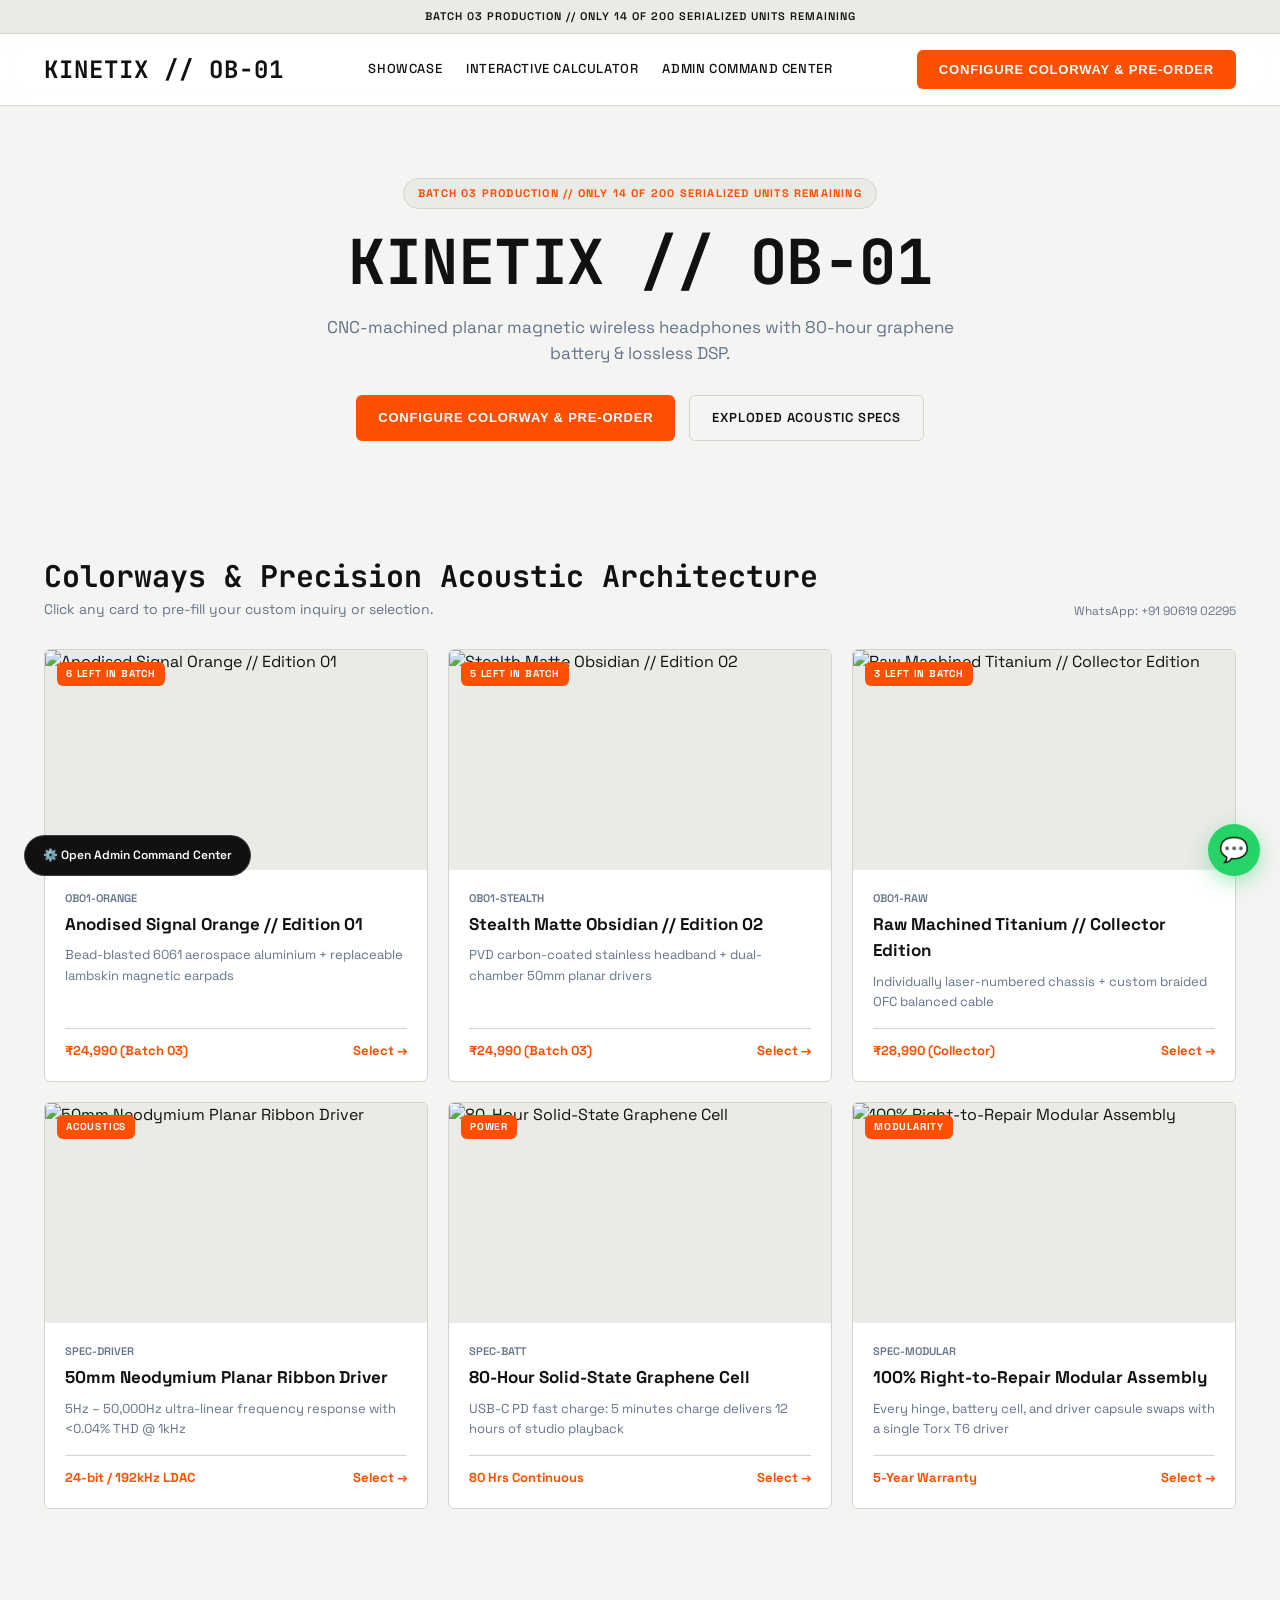
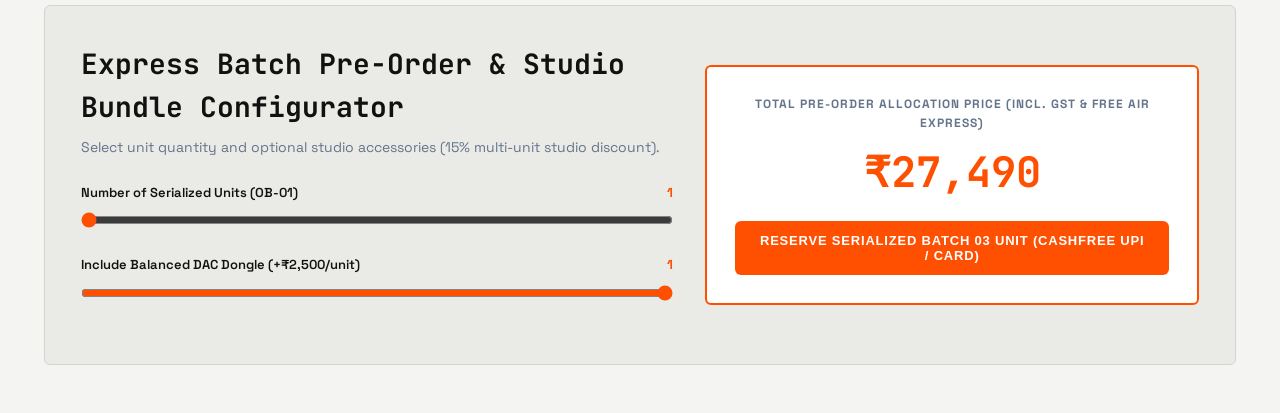
==== public/index.html @ 81251f02 "feat(tpl-land-d2c-gadget): Awwwards showcase + interactive calculator + admin command center + white" ====
<!DOCTYPE html>
<html lang="en">
<head>
  <meta charset="UTF-8">
  <meta name="viewport" content="width=device-width, initial-scale=1.0">
  <title>KINETIX // OB-01 — Landing Page Showcase</title>
  <link rel="preconnect" href="https://fonts.googleapis.com">
  <link rel="preconnect" href="https://fonts.gstatic.com" crossorigin>
  <link href="https://fonts.googleapis.com/css2?family=JetBrains+Mono:wght@400;600&family=Space+Grotesk:wght@400;500;600;700&display=swap" rel="stylesheet">
  <link rel="stylesheet" href="theme-tokens.css">
  <script src="whitelabel.js"></script>
  <style>
    * { box-sizing: border-box; margin: 0; padding: 0; }
    body {
      font-family: var(--font-primary);
      background-color: var(--bg-main);
      color: var(--color-dark);
      line-height: 1.55;
      -webkit-font-smoothing: antialiased;
    }
    .top-bar {
      background: var(--bg-canvas);
      color: var(--color-dark);
      font-size: 11px;
      font-weight: 600;
      letter-spacing: 1px;
      text-transform: uppercase;
      text-align: center;
      padding: 8px 16px;
      border-bottom: 1px solid var(--border-color);
    }
    header {
      position: sticky;
      top: 0;
      z-index: 100;
      background: rgba(255, 255, 255, 0.92);
      backdrop-filter: blur(12px);
      border-bottom: 1px solid var(--border-color);
    }
    .nav-container {
      max-width: 1240px;
      margin: 0 auto;
      padding: 16px 24px;
      display: flex;
      align-items: center;
      justify-content: space-between;
      gap: 16px;
    }
    .brand-logo {
      font-family: var(--font-accent);
      font-size: 24px;
      font-weight: 700;
      letter-spacing: 1px;
      text-transform: uppercase;
      color: var(--color-dark);
      text-decoration: none;
    }
    .brand-logo span {
      font-family: var(--font-primary);
      color: var(--color-primary);
      font-size: 12px;
      letter-spacing: 2px;
      display: block;
      margin-top: -2px;
    }
    nav.desktop-nav {
      display: flex;
      gap: 24px;
      align-items: center;
    }
    nav.desktop-nav a {
      color: var(--color-dark);
      text-decoration: none;
      font-size: 13px;
      font-weight: 500;
      text-transform: uppercase;
      letter-spacing: 0.6px;
    }
    nav.desktop-nav a:hover { color: var(--color-primary); }
    .btn-primary {
      background: var(--color-primary);
      color: #FFFFFF;
      border: none;
      padding: 12px 22px;
      border-radius: var(--radius);
      font-size: 13px;
      font-weight: 600;
      text-transform: uppercase;
      letter-spacing: 0.8px;
      cursor: pointer;
      text-decoration: none;
      display: inline-flex;
      align-items: center;
      gap: 8px;
      transition: transform 0.2s var(--ease-out-expo), opacity 0.2s;
    }
    .btn-primary:hover { transform: translateY(-2px); opacity: 0.94; }
    .btn-outline {
      background: transparent;
      color: var(--color-dark);
      border: 1px solid var(--border-color);
      padding: 12px 22px;
      border-radius: var(--radius);
      font-size: 13px;
      font-weight: 600;
      text-transform: uppercase;
      letter-spacing: 0.8px;
      cursor: pointer;
      text-decoration: none;
    }
    .hero-banner {
      padding: 72px 24px 64px;
      max-width: 1240px;
      margin: 0 auto;
      text-align: center;
    }
    .hero-pill {
      display: inline-block;
      background: var(--bg-canvas);
      border: 1px solid var(--border-color);
      color: var(--color-primary);
      font-size: 11px;
      font-weight: 700;
      letter-spacing: 1.2px;
      padding: 6px 14px;
      border-radius: 999px;
      margin-bottom: 20px;
    }
    .hero-banner h1 {
      font-family: var(--font-accent);
      font-size: clamp(34px, 5vw, 62px);
      line-height: 1.08;
      margin-bottom: 18px;
      letter-spacing: -0.5px;
    }
    .hero-banner p {
      font-size: 17px;
      color: #64748B;
      max-width: 680px;
      margin: 0 auto 28px;
    }
    .hero-actions {
      display: flex;
      gap: 14px;
      justify-content: center;
      flex-wrap: wrap;
    }
    .section-wrap {
      max-width: 1240px;
      margin: 0 auto;
      padding: 48px 24px;
    }
    .section-head {
      display: flex;
      align-items: flex-end;
      justify-content: space-between;
      margin-bottom: 28px;
      gap: 16px;
      flex-wrap: wrap;
    }
    .section-head h2 {
      font-family: var(--font-accent);
      font-size: 30px;
    }
    .bento-grid {
      display: grid;
      grid-template-columns: repeat(3, 1fr);
      gap: var(--grid-gap-desktop);
    }
    .bento-card {
      background: #FFFFFF;
      border: 1px solid var(--border-color);
      border-radius: var(--radius);
      overflow: hidden;
      display: flex;
      flex-direction: column;
      transition: transform 0.25s var(--ease-out-expo), border-color 0.25s;
    }
    .bento-card:hover {
      transform: translateY(-4px);
      border-color: var(--color-primary);
    }
    .bento-img-wrap {
      height: 220px;
      position: relative;
      background: var(--bg-canvas);
      overflow: hidden;
    }
    .bento-img-wrap img {
      width: 100%;
      height: 100%;
      object-fit: cover;
      transition: transform 0.5s var(--ease-out-expo);
    }
    .bento-card:hover .bento-img-wrap img { transform: scale(1.04); }
    .bento-badge {
      position: absolute;
      top: 12px;
      left: 12px;
      background: var(--color-primary);
      color: #FFF;
      font-size: 10px;
      font-weight: 700;
      letter-spacing: 0.8px;
      padding: 4px 9px;
      border-radius: var(--radius);
      text-transform: uppercase;
    }
    .bento-body {
      padding: 20px;
      display: flex;
      flex-direction: column;
      flex: 1;
    }
    .bento-code {
      font-size: 11px;
      color: #64748B;
      font-weight: 600;
      margin-bottom: 4px;
    }
    .bento-title {
      font-size: 17px;
      font-weight: 700;
      margin-bottom: 8px;
    }
    .bento-sub {
      font-size: 13px;
      color: #64748B;
      margin-bottom: 16px;
      flex: 1;
    }
    .bento-footer {
      display: flex;
      align-items: center;
      justify-content: space-between;
      padding-top: 12px;
      border-top: 1px solid var(--border-color);
      font-size: 13px;
      font-weight: 700;
      color: var(--color-primary);
    }
    /* Interactive Calculator Box */
    .calc-panel {
      background: var(--bg-canvas);
      border: 1px solid var(--border-color);
      border-radius: var(--radius);
      padding: 36px;
      display: grid;
      grid-template-columns: 1.2fr 1fr;
      gap: 32px;
      align-items: center;
    }
    .slider-group { margin-bottom: 20px; }
    .slider-group label {
      display: flex;
      justify-content: space-between;
      font-size: 13px;
      font-weight: 600;
      margin-bottom: 8px;
    }
    .slider-group input[type="range"] {
      width: 100%;
      accent-color: var(--color-primary);
      cursor: pointer;
    }
    .calc-result-card {
      background: #FFFFFF;
      border: 2px solid var(--color-primary);
      border-radius: var(--radius);
      padding: 28px;
      text-align: center;
    }
    .calc-result-val {
      font-family: var(--font-accent);
      font-size: 42px;
      font-weight: 700;
      color: var(--color-primary);
      margin: 8px 0 16px;
    }
    /* Lead Capture Modal */
    .modal-overlay {
      position: fixed;
      inset: 0;
      background: rgba(0, 0, 0, 0.68);
      backdrop-filter: blur(4px);
      z-index: 900;
      display: none;
      align-items: center;
      justify-content: center;
      padding: 16px;
    }
    .modal-overlay.open { display: flex; }
    .modal-box {
      background: #FFFFFF;
      color: var(--color-dark);
      border: 1px solid var(--border-color);
      border-radius: var(--radius);
      max-width: 500px;
      width: 100%;
      padding: 28px;
      position: relative;
    }
    .form-field { margin-bottom: 14px; }
    .form-field label {
      display: block;
      font-size: 11px;
      font-weight: 700;
      text-transform: uppercase;
      margin-bottom: 5px;
      color: #64748B;
    }
    .form-field input, .form-field select, .form-field textarea {
      width: 100%;
      padding: 10px 12px;
      background: var(--bg-main);
      color: var(--color-dark);
      border: 1px solid var(--border-color);
      border-radius: var(--radius);
      font-family: inherit;
      font-size: 14px;
    }
    .wa-float-btn {
      position: fixed;
      bottom: 24px;
      right: 20px;
      width: 52px;
      height: 52px;
      background: #25D366;
      border-radius: 50%;
      display: flex;
      align-items: center;
      justify-content: center;
      box-shadow: 0 6px 20px rgba(37, 211, 102, 0.4);
      z-index: 500;
      text-decoration: none;
      color: #FFF;
      font-size: 24px;
    }
    .admin-pill-floating {
      position: fixed;
      bottom: 24px;
      left: 24px;
      background: var(--color-dark);
      color: #FFF;
      padding: 10px 18px;
      border-radius: 999px;
      font-size: 12px;
      font-weight: 600;
      text-decoration: none;
      z-index: 500;
      border: 1px solid rgba(255,255,255,0.18);
    }
    @media (max-width: 860px) {
      .bento-grid { grid-template-columns: 1fr; gap: var(--grid-gap-mobile); }
      .calc-panel { grid-template-columns: 1fr; padding: 22px; }
      nav.desktop-nav { display: none; }
      .admin-pill-floating { display: none; }
    }
  </style>
</head>
<body>
  <div class="top-bar">BATCH 03 PRODUCTION // ONLY 14 OF 200 SERIALIZED UNITS REMAINING</div>

  <header>
    <div class="nav-container">
      <a href="#" class="brand-logo">KINETIX // OB-01</a>
      <nav class="desktop-nav">
        <a href="#showcase">Showcase</a>
        <a href="#calculator">Interactive Calculator</a>
        <a href="admin.html">Admin Command Center</a>
      </nav>
      <button class="btn-primary" onclick="openLeadModal()">Configure Colorway & Pre-Order</button>
    </div>
  </header>

  <section class="hero-banner">
    <span class="hero-pill">BATCH 03 PRODUCTION // ONLY 14 OF 200 SERIALIZED UNITS REMAINING</span>
    <h1 data-wl-brand>KINETIX // OB-01</h1>
    <p data-wl-tagline>CNC-machined planar magnetic wireless headphones with 80-hour graphene battery & lossless DSP.</p>
    <div class="hero-actions">
      <button class="btn-primary" onclick="openLeadModal()">Configure Colorway & Pre-Order</button>
      <a href="#calculator" class="btn-outline">Exploded Acoustic Specs</a>
    </div>
  </section>

  <section class="section-wrap" id="showcase">
    <div class="section-head">
      <div>
        <h2>Colorways & Precision Acoustic Architecture</h2>
        <p style="font-size:14px;color:#64748B;">Click any card to pre-fill your custom inquiry or selection.</p>
      </div>
      <div id="drawerWaText" style="font-size:12px;color:#64748B;">WhatsApp: +91 90619 02295</div>
    </div>

    <div class="bento-grid" id="bentoGrid"></div>
  </section>

  <section class="section-wrap" id="calculator">
    <div class="calc-panel">
      <div>
        <h2 style="font-family:var(--font-accent);font-size:28px;margin-bottom:8px;">Express Batch Pre-Order & Studio Bundle Configurator</h2>
        <p style="font-size:14px;color:#64748B;margin-bottom:24px;">Select unit quantity and optional studio accessories (15% multi-unit studio discount).</p>

        <div class="slider-group">
          <label>
            <span>Number of Serialized Units (OB-01)</span>
            <strong id="valSliderA" style="color:var(--color-primary);">1</strong>
          </label>
          <input type="range" id="sliderA" min="1" max="10" value="1" oninput="recalc()">
        </div>

        <div class="slider-group">
          <label>
            <span>Include Balanced DAC Dongle (+₹2,500/unit)</span>
            <strong id="valSliderB" style="color:var(--color-primary);">1</strong>
          </label>
          <input type="range" id="sliderB" min="0" max="1" value="1" oninput="recalc()">
        </div>
      </div>

      <div class="calc-result-card">
        <div style="font-size:12px;font-weight:700;text-transform:uppercase;letter-spacing:1px;color:#64748B;">
          Total Pre-Order Allocation Price (Incl. GST & Free Air Express)
        </div>
        <div class="calc-result-val" id="calcOutput">₹0</div>
        <button class="btn-primary" style="width:100%;justify-content:center;" onclick="openLeadModalWithCalc()">
          Reserve Serialized Batch 03 Unit (Cashfree UPI / Card)
        </button>
      </div>
    </div>
  </section>

  <!-- Interactive Lead / Booking / Proofing Modal -->
  <div class="modal-overlay" id="leadModal">
    <div class="modal-box">
      <div style="display:flex;justify-content:space-between;align-items:center;margin-bottom:16px;">
        <h3 style="font-family:var(--font-accent);font-size:22px;">Reserve Serialized Batch 03 Unit (Cashfree UPI / Card)</h3>
        <button onclick="closeLeadModal()" style="background:none;border:none;color:inherit;font-size:18px;cursor:pointer;">✕</button>
      </div>
      <form onsubmit="submitLead(event)">
        <div class="form-field">
          <label>Full Name / Organization *</label>
          <input type="text" id="leadName" required placeholder="e.g. Rahul Menon">
        </div>
        <div class="form-field">
          <label>WhatsApp / Mobile Number *</label>
          <input type="tel" id="leadPhone" required placeholder="919876543210">
        </div>
        <div class="form-field">
          <label>Selected Configuration & Estimate</label>
          <input type="text" id="leadDetail" readonly>
        </div>
        <button type="submit" class="btn-primary" style="width:100%;justify-content:center;" id="leadSubmitBtn">
          Confirm & Sync to Admin Hub
        </button>
      </form>
      <div id="leadSuccessBox" style="display:none;margin-top:16px;padding:14px;background:var(--bg-canvas);border:1px solid var(--color-primary);border-radius:var(--radius);font-size:13px;"></div>
    </div>
  </div>

  <a href="admin.html" class="admin-pill-floating">⚙️ Open Admin Command Center</a>
  <a id="floatingWaBtn" href="https://wa.me/919061902295" target="_blank" class="wa-float-btn" title="Chat on WhatsApp">💬</a>

  <script>
    const ITEMS = [
  {
    "code": "OB01-ORANGE",
    "title": "Anodised Signal Orange // Edition 01",
    "sub": "Bead-blasted 6061 aerospace aluminium + replaceable lambskin magnetic earpads",
    "metric": "₹24,990 (Batch 03)",
    "badge": "6 LEFT IN BATCH",
    "img": "https://images.unsplash.com/photo-1505740420928-5e560c06d30e?auto=format&fit=crop&w=800&q=80"
  },
  {
    "code": "OB01-STEALTH",
    "title": "Stealth Matte Obsidian // Edition 02",
    "sub": "PVD carbon-coated stainless headband + dual-chamber 50mm planar drivers",
    "metric": "₹24,990 (Batch 03)",
    "badge": "5 LEFT IN BATCH",
    "img": "https://images.unsplash.com/photo-1583394838336-acd977736f90?auto=format&fit=crop&w=800&q=80"
  },
  {
    "code": "OB01-RAW",
    "title": "Raw Machined Titanium // Collector Edition",
    "sub": "Individually laser-numbered chassis + custom braided OFC balanced cable",
    "metric": "₹28,990 (Collector)",
    "badge": "3 LEFT IN BATCH",
    "img": "https://images.unsplash.com/photo-1546435770-a3e426bf472b?auto=format&fit=crop&w=800&q=80"
  },
  {
    "code": "SPEC-DRIVER",
    "title": "50mm Neodymium Planar Ribbon Driver",
    "sub": "5Hz – 50,000Hz ultra-linear frequency response with <0.04% THD @ 1kHz",
    "metric": "24-bit / 192kHz LDAC",
    "badge": "ACOUSTICS",
    "img": "https://images.unsplash.com/photo-1511671782779-c97d3d27a1d4?auto=format&fit=crop&w=800&q=80"
  },
  {
    "code": "SPEC-BATT",
    "title": "80-Hour Solid-State Graphene Cell",
    "sub": "USB-C PD fast charge: 5 minutes charge delivers 12 hours of studio playback",
    "metric": "80 Hrs Continuous",
    "badge": "POWER",
    "img": "https://images.unsplash.com/photo-1526738549149-8e07eca6c147?auto=format&fit=crop&w=800&q=80"
  },
  {
    "code": "SPEC-MODULAR",
    "title": "100% Right-to-Repair Modular Assembly",
    "sub": "Every hinge, battery cell, and driver capsule swaps with a single Torx T6 driver",
    "metric": "5-Year Warranty",
    "badge": "MODULARITY",
    "img": "https://images.unsplash.com/photo-1581092160607-ee22621dd758?auto=format&fit=crop&w=800&q=80"
  }
];
    let selectedItemTitle = ITEMS[0].title;
    let currentCalcFormatted = '';

    function renderGrid() {
      const grid = document.getElementById('bentoGrid');
      grid.innerHTML = ITEMS.map((item, idx) => `
        <article class="bento-card" onclick="selectCard(${idx})">
          <div class="bento-img-wrap">
            <img src="${item.img}" alt="${item.title}" loading="lazy">
            <span class="bento-badge">${item.badge}</span>
          </div>
          <div class="bento-body">
            <div class="bento-code">${item.code}</div>
            <div class="bento-title">${item.title}</div>
            <div class="bento-sub">${item.sub}</div>
            <div class="bento-footer">
              <span>${item.metric}</span>
              <span>Select →</span>
            </div>
          </div>
        </article>
      `).join('');
    }

    function recalc() {
      const team = Number(document.getElementById('sliderA').value);
      const hours = Number(document.getElementById('sliderB').value);
      document.getElementById('valSliderA').textContent = team;
      document.getElementById('valSliderB').textContent = hours;
      const raw = Math.round(team * (24990 + hours * 2500) * (team >= 2 ? 0.88 : 1));
      currentCalcFormatted = '₹' + Number(raw).toLocaleString('en-IN');
      document.getElementById('calcOutput').textContent = currentCalcFormatted;
    }

    function selectCard(idx) {
      selectedItemTitle = ITEMS[idx].title + ' (' + ITEMS[idx].metric + ')';
      openLeadModalWithCalc();
    }

    function openLeadModal() {
      document.getElementById('leadDetail').value = selectedItemTitle + ' • Est: ' + currentCalcFormatted;
      document.getElementById('leadSuccessBox').style.display = 'none';
      document.getElementById('leadModal').classList.add('open');
    }

    function openLeadModalWithCalc() {
      openLeadModal();
    }

    function closeLeadModal() {
      document.getElementById('leadModal').classList.remove('open');
    }

    async function submitLead(e) {
      e.preventDefault();
      const name = document.getElementById('leadName').value.trim();
      const phone = document.getElementById('leadPhone').value.trim();
      const detail = document.getElementById('leadDetail').value.trim();
      const entry = {
        id: 'REQ-' + Math.floor(1000 + Math.random() * 9000),
        name,
        phone,
        detail,
        status: 'NEW INQUIRY',
        amount: currentCalcFormatted,
        createdAt: new Date().toISOString()
      };

      try {
        const stored = JSON.parse(localStorage.getItem('bmad_leads_tpl-land-d2c-gadget') || '[]');
        stored.unshift(entry);
        localStorage.setItem('bmad_leads_tpl-land-d2c-gadget', JSON.stringify(stored));
        fetch('/api/leads', {
          method: 'POST',
          headers: { 'Content-Type': 'application/json' },
          body: JSON.stringify(entry)
        }).catch(() => {});
      } catch (err) {}

      const box = document.getElementById('leadSuccessBox');
      box.style.display = 'block';
      box.innerHTML = '✓ <strong>Confirmed (' + entry.id + ')!</strong> Your request is live in the <a href="admin.html" style="color:var(--color-primary);font-weight:700;">Admin Command Center</a>.';
    }

    renderGrid();
    recalc();
  </script>
</body>
</html>
---- public/theme-tokens.css ----
/* Extracted via tpl-tools-design-extractor (Industrial Precision Hardware Launch (Teenage Engineering / Nothing Style)) */
:root {
  --font-primary: 'Space Grotesk', sans-serif;
  --font-accent: 'JetBrains Mono', monospace;
  --color-primary: #FF4F00;
  --brand-primary: var(--color-primary);
  --color-dark: #111111;
  --brand-dark: var(--color-dark);
  --bg-main: #F4F4F2;
  --bg-canvas: #EAEAE6;
  --bg-sand: var(--bg-canvas);
  --border-color: #D4D4CE;
  --grid-gap-desktop: 20px 20px;
  --grid-gap-mobile: 14px 14px;
  --radius: 6px;
  --ease-out-expo: cubic-bezier(0.16, 1, 0.3, 1);
}
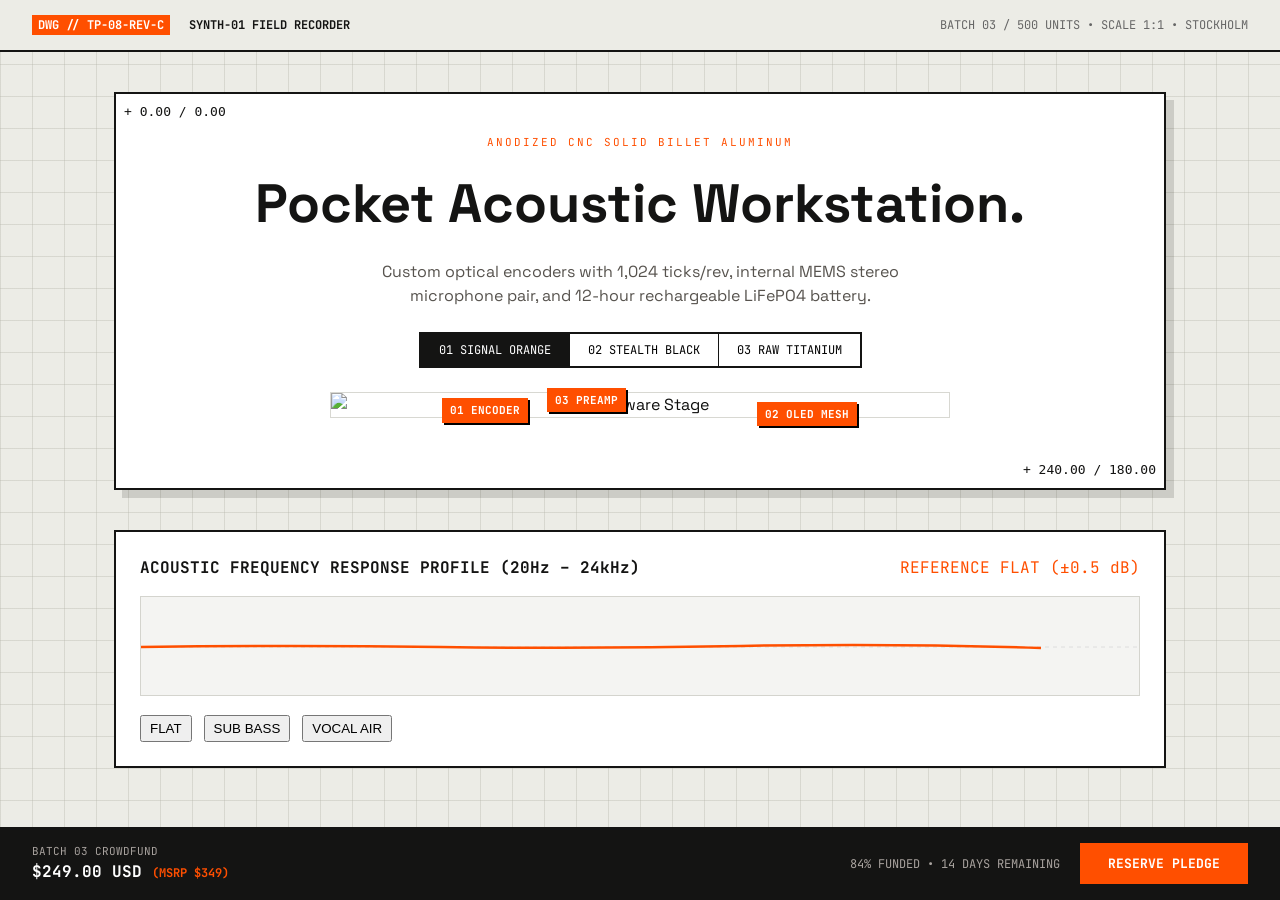
==== commit 37d998fa: "feat(design): implement genuine distinct Awwwards movement blueprint (C5/R8)" ====
--- a/public/index.html
+++ b/public/index.html
@@ -3,601 +3,225 @@
 <head>
   <meta charset="UTF-8">
   <meta name="viewport" content="width=device-width, initial-scale=1.0">
-  <title>KINETIX // OB-01 — Landing Page Showcase</title>
+  <title data-wl-brand>SYNTH-01 // FIELD INSTRUMENT</title>
   <link rel="preconnect" href="https://fonts.googleapis.com">
   <link rel="preconnect" href="https://fonts.gstatic.com" crossorigin>
-  <link href="https://fonts.googleapis.com/css2?family=JetBrains+Mono:wght@400;600&family=Space+Grotesk:wght@400;500;600;700&display=swap" rel="stylesheet">
+  <link href="https://fonts.googleapis.com/css2?family=JetBrains+Mono:wght@400;500;600;700&family=Space+Grotesk:wght@400;500;600;700&display=swap" rel="stylesheet">
   <link rel="stylesheet" href="theme-tokens.css">
   <script src="whitelabel.js"></script>
   <style>
     * { box-sizing: border-box; margin: 0; padding: 0; }
     body {
-      font-family: var(--font-primary);
-      background-color: var(--bg-main);
-      color: var(--color-dark);
-      line-height: 1.55;
-      -webkit-font-smoothing: antialiased;
-    }
-    .top-bar {
-      background: var(--bg-canvas);
-      color: var(--color-dark);
-      font-size: 11px;
-      font-weight: 600;
-      letter-spacing: 1px;
-      text-transform: uppercase;
-      text-align: center;
-      padding: 8px 16px;
-      border-bottom: 1px solid var(--border-color);
-    }
-    header {
+      background: var(--bg-main, #ECECE6);
+      color: var(--color-dark, #141413);
+      font-family: var(--font-primary, 'Space Grotesk', sans-serif);
+      line-height: 1.5;
+      /* Exposed 1px Technical CAD Blueprint Grid */
+      background-image: 
+        linear-gradient(to right, rgba(184, 184, 174, 0.4) 1px, transparent 1px),
+        linear-gradient(to bottom, rgba(184, 184, 174, 0.4) 1px, transparent 1px);
+      background-size: 32px 32px;
+    }
+
+    /* Technical CAD Title Block */
+    .cad-header {
+      border-bottom: 2px solid var(--color-dark, #141413);
+      background: #ECECE6;
+      padding: 16px 32px;
+      display: flex;
+      justify-content: space-between;
+      align-items: center;
       position: sticky;
       top: 0;
       z-index: 100;
-      background: rgba(255, 255, 255, 0.92);
-      backdrop-filter: blur(12px);
-      border-bottom: 1px solid var(--border-color);
-    }
-    .nav-container {
-      max-width: 1240px;
-      margin: 0 auto;
-      padding: 16px 24px;
-      display: flex;
-      align-items: center;
-      justify-content: space-between;
-      gap: 16px;
-    }
-    .brand-logo {
-      font-family: var(--font-accent);
-      font-size: 24px;
+      font-family: var(--font-mono, 'JetBrains Mono', monospace);
+      font-size: 12px;
+    }
+    .dwg-badge {
+      background: var(--color-primary, #FF4F00);
+      color: #FFF;
+      padding: 2px 6px;
       font-weight: 700;
-      letter-spacing: 1px;
-      text-transform: uppercase;
-      color: var(--color-dark);
-      text-decoration: none;
-    }
-    .brand-logo span {
-      font-family: var(--font-primary);
-      color: var(--color-primary);
-      font-size: 12px;
-      letter-spacing: 2px;
+    }
+
+    /* Hardware Stage */
+    .stage-section {
+      max-width: 1100px;
+      margin: 40px auto;
+      padding: 0 24px;
+      text-align: center;
+    }
+    .stage-card {
+      background: #FFF;
+      border: 2px solid var(--color-dark);
+      padding: 40px;
+      position: relative;
+      box-shadow: 8px 8px 0px rgba(20, 20, 19, 0.15);
+      margin-bottom: 40px;
+    }
+    .crosshair-tl { position: absolute; top: 8px; left: 8px; font-family: monospace; }
+    .crosshair-br { position: absolute; bottom: 8px; right: 8px; font-family: monospace; }
+
+    .device-img-frame {
+      max-width: 620px;
+      margin: 0 auto 30px;
+      position: relative;
+    }
+    .device-img-frame img {
+      width: 100%;
+      height: auto;
       display: block;
-      margin-top: -2px;
-    }
-    nav.desktop-nav {
-      display: flex;
-      gap: 24px;
-      align-items: center;
-    }
-    nav.desktop-nav a {
-      color: var(--color-dark);
-      text-decoration: none;
-      font-size: 13px;
-      font-weight: 500;
-      text-transform: uppercase;
-      letter-spacing: 0.6px;
-    }
-    nav.desktop-nav a:hover { color: var(--color-primary); }
-    .btn-primary {
-      background: var(--color-primary);
-      color: #FFFFFF;
-      border: none;
-      padding: 12px 22px;
-      border-radius: var(--radius);
-      font-size: 13px;
-      font-weight: 600;
-      text-transform: uppercase;
-      letter-spacing: 0.8px;
-      cursor: pointer;
-      text-decoration: none;
-      display: inline-flex;
-      align-items: center;
-      gap: 8px;
-      transition: transform 0.2s var(--ease-out-expo), opacity 0.2s;
-    }
-    .btn-primary:hover { transform: translateY(-2px); opacity: 0.94; }
-    .btn-outline {
-      background: transparent;
-      color: var(--color-dark);
-      border: 1px solid var(--border-color);
-      padding: 12px 22px;
-      border-radius: var(--radius);
-      font-size: 13px;
-      font-weight: 600;
-      text-transform: uppercase;
-      letter-spacing: 0.8px;
-      cursor: pointer;
-      text-decoration: none;
-    }
-    .hero-banner {
-      padding: 72px 24px 64px;
-      max-width: 1240px;
-      margin: 0 auto;
-      text-align: center;
-    }
-    .hero-pill {
-      display: inline-block;
-      background: var(--bg-canvas);
-      border: 1px solid var(--border-color);
-      color: var(--color-primary);
+      border: 1px solid #D4D4CE;
+      filter: contrast(105%);
+    }
+
+    /* Exploded Component Callouts */
+    .pin-box {
+      position: absolute;
+      background: #FF4F00;
+      color: #FFF;
+      font-family: var(--font-mono);
       font-size: 11px;
       font-weight: 700;
-      letter-spacing: 1.2px;
-      padding: 6px 14px;
-      border-radius: 999px;
-      margin-bottom: 20px;
-    }
-    .hero-banner h1 {
-      font-family: var(--font-accent);
-      font-size: clamp(34px, 5vw, 62px);
-      line-height: 1.08;
-      margin-bottom: 18px;
-      letter-spacing: -0.5px;
-    }
-    .hero-banner p {
-      font-size: 17px;
-      color: #64748B;
-      max-width: 680px;
-      margin: 0 auto 28px;
-    }
-    .hero-actions {
-      display: flex;
-      gap: 14px;
-      justify-content: center;
-      flex-wrap: wrap;
-    }
-    .section-wrap {
-      max-width: 1240px;
-      margin: 0 auto;
-      padding: 48px 24px;
-    }
-    .section-head {
-      display: flex;
-      align-items: flex-end;
-      justify-content: space-between;
-      margin-bottom: 28px;
-      gap: 16px;
-      flex-wrap: wrap;
-    }
-    .section-head h2 {
-      font-family: var(--font-accent);
-      font-size: 30px;
-    }
-    .bento-grid {
-      display: grid;
-      grid-template-columns: repeat(3, 1fr);
-      gap: var(--grid-gap-desktop);
-    }
-    .bento-card {
-      background: #FFFFFF;
-      border: 1px solid var(--border-color);
-      border-radius: var(--radius);
-      overflow: hidden;
-      display: flex;
-      flex-direction: column;
-      transition: transform 0.25s var(--ease-out-expo), border-color 0.25s;
-    }
-    .bento-card:hover {
-      transform: translateY(-4px);
-      border-color: var(--color-primary);
-    }
-    .bento-img-wrap {
-      height: 220px;
-      position: relative;
-      background: var(--bg-canvas);
-      overflow: hidden;
-    }
-    .bento-img-wrap img {
-      width: 100%;
-      height: 100%;
-      object-fit: cover;
-      transition: transform 0.5s var(--ease-out-expo);
-    }
-    .bento-card:hover .bento-img-wrap img { transform: scale(1.04); }
-    .bento-badge {
-      position: absolute;
-      top: 12px;
-      left: 12px;
-      background: var(--color-primary);
-      color: #FFF;
-      font-size: 10px;
-      font-weight: 700;
-      letter-spacing: 0.8px;
-      padding: 4px 9px;
-      border-radius: var(--radius);
-      text-transform: uppercase;
-    }
-    .bento-body {
-      padding: 20px;
-      display: flex;
-      flex-direction: column;
-      flex: 1;
-    }
-    .bento-code {
-      font-size: 11px;
-      color: #64748B;
-      font-weight: 600;
-      margin-bottom: 4px;
-    }
-    .bento-title {
-      font-size: 17px;
-      font-weight: 700;
-      margin-bottom: 8px;
-    }
-    .bento-sub {
-      font-size: 13px;
-      color: #64748B;
-      margin-bottom: 16px;
-      flex: 1;
-    }
-    .bento-footer {
-      display: flex;
-      align-items: center;
-      justify-content: space-between;
-      padding-top: 12px;
-      border-top: 1px solid var(--border-color);
-      font-size: 13px;
-      font-weight: 700;
-      color: var(--color-primary);
-    }
-    /* Interactive Calculator Box */
-    .calc-panel {
-      background: var(--bg-canvas);
-      border: 1px solid var(--border-color);
-      border-radius: var(--radius);
-      padding: 36px;
-      display: grid;
-      grid-template-columns: 1.2fr 1fr;
-      gap: 32px;
-      align-items: center;
-    }
-    .slider-group { margin-bottom: 20px; }
-    .slider-group label {
+      padding: 4px 8px;
+      cursor: pointer;
+      box-shadow: 2px 2px 0 #000;
+      transition: transform 0.2s;
+    }
+    .pin-box:hover { transform: scale(1.1); }
+    .pin-1 { top: 25%; left: 18%; }
+    .pin-2 { top: 40%; right: 15%; }
+    .pin-3 { bottom: 20%; left: 35%; }
+
+    .finish-toggle {
+      display: inline-flex;
+      border: 2px solid var(--color-dark);
+      margin-bottom: 24px;
+    }
+    .finish-btn {
+      background: none;
+      border: none;
+      border-right: 1px solid var(--color-dark);
+      padding: 8px 18px;
+      font-family: var(--font-mono);
+      font-size: 12px;
+      cursor: pointer;
+    }
+    .finish-btn:last-child { border-right: none; }
+    .finish-btn.active { background: var(--color-dark); color: #FFF; }
+
+    /* Acoustic EQ Curve */
+    .eq-panel {
+      background: #FFF;
+      border: 2px solid var(--color-dark);
+      padding: 24px;
+      text-align: left;
+      font-family: var(--font-mono);
+      margin-bottom: 60px;
+    }
+
+    /* Sticky Bottom Pre-Order Bar */
+    .docked-bar {
+      position: fixed;
+      bottom: 0;
+      left: 0;
+      right: 0;
+      background: var(--color-dark, #141413);
+      color: #FFF;
+      padding: 16px 32px;
       display: flex;
       justify-content: space-between;
+      align-items: center;
+      z-index: 100;
+      font-family: var(--font-mono);
+    }
+    .order-btn {
+      background: var(--color-primary, #FF4F00);
+      color: #FFF;
+      border: none;
+      padding: 12px 28px;
+      font-family: var(--font-mono);
+      font-weight: 700;
+      cursor: pointer;
       font-size: 13px;
-      font-weight: 600;
-      margin-bottom: 8px;
-    }
-    .slider-group input[type="range"] {
-      width: 100%;
-      accent-color: var(--color-primary);
-      cursor: pointer;
-    }
-    .calc-result-card {
-      background: #FFFFFF;
-      border: 2px solid var(--color-primary);
-      border-radius: var(--radius);
-      padding: 28px;
-      text-align: center;
-    }
-    .calc-result-val {
-      font-family: var(--font-accent);
-      font-size: 42px;
-      font-weight: 700;
-      color: var(--color-primary);
-      margin: 8px 0 16px;
-    }
-    /* Lead Capture Modal */
-    .modal-overlay {
-      position: fixed;
-      inset: 0;
-      background: rgba(0, 0, 0, 0.68);
-      backdrop-filter: blur(4px);
-      z-index: 900;
-      display: none;
-      align-items: center;
-      justify-content: center;
-      padding: 16px;
-    }
-    .modal-overlay.open { display: flex; }
-    .modal-box {
-      background: #FFFFFF;
-      color: var(--color-dark);
-      border: 1px solid var(--border-color);
-      border-radius: var(--radius);
-      max-width: 500px;
-      width: 100%;
-      padding: 28px;
-      position: relative;
-    }
-    .form-field { margin-bottom: 14px; }
-    .form-field label {
-      display: block;
-      font-size: 11px;
-      font-weight: 700;
-      text-transform: uppercase;
-      margin-bottom: 5px;
-      color: #64748B;
-    }
-    .form-field input, .form-field select, .form-field textarea {
-      width: 100%;
-      padding: 10px 12px;
-      background: var(--bg-main);
-      color: var(--color-dark);
-      border: 1px solid var(--border-color);
-      border-radius: var(--radius);
-      font-family: inherit;
-      font-size: 14px;
-    }
-    .wa-float-btn {
-      position: fixed;
-      bottom: 24px;
-      right: 20px;
-      width: 52px;
-      height: 52px;
-      background: #25D366;
-      border-radius: 50%;
-      display: flex;
-      align-items: center;
-      justify-content: center;
-      box-shadow: 0 6px 20px rgba(37, 211, 102, 0.4);
-      z-index: 500;
-      text-decoration: none;
-      color: #FFF;
-      font-size: 24px;
-    }
-    .admin-pill-floating {
-      position: fixed;
-      bottom: 24px;
-      left: 24px;
-      background: var(--color-dark);
-      color: #FFF;
-      padding: 10px 18px;
-      border-radius: 999px;
-      font-size: 12px;
-      font-weight: 600;
-      text-decoration: none;
-      z-index: 500;
-      border: 1px solid rgba(255,255,255,0.18);
-    }
-    @media (max-width: 860px) {
-      .bento-grid { grid-template-columns: 1fr; gap: var(--grid-gap-mobile); }
-      .calc-panel { grid-template-columns: 1fr; padding: 22px; }
-      nav.desktop-nav { display: none; }
-      .admin-pill-floating { display: none; }
     }
   </style>
 </head>
-<body>
-  <div class="top-bar">BATCH 03 PRODUCTION // ONLY 14 OF 200 SERIALIZED UNITS REMAINING</div>
-
-  <header>
-    <div class="nav-container">
-      <a href="#" class="brand-logo">KINETIX // OB-01</a>
-      <nav class="desktop-nav">
-        <a href="#showcase">Showcase</a>
-        <a href="#calculator">Interactive Calculator</a>
-        <a href="admin.html">Admin Command Center</a>
-      </nav>
-      <button class="btn-primary" onclick="openLeadModal()">Configure Colorway & Pre-Order</button>
-    </div>
-  </header>
-
-  <section class="hero-banner">
-    <span class="hero-pill">BATCH 03 PRODUCTION // ONLY 14 OF 200 SERIALIZED UNITS REMAINING</span>
-    <h1 data-wl-brand>KINETIX // OB-01</h1>
-    <p data-wl-tagline>CNC-machined planar magnetic wireless headphones with 80-hour graphene battery & lossless DSP.</p>
-    <div class="hero-actions">
-      <button class="btn-primary" onclick="openLeadModal()">Configure Colorway & Pre-Order</button>
-      <a href="#calculator" class="btn-outline">Exploded Acoustic Specs</a>
+<body data-layout-archetype="swiss-cad-hardware-blueprint">
+  <div class="cad-header">
+    <div>
+      <span class="dwg-badge">DWG // TP-08-REV-C</span>
+      <span style="margin-left: 12px; font-weight: 700;" data-wl-brand>SYNTH-01 FIELD RECORDER</span>
+    </div>
+    <div style="color: #666;">
+      BATCH 03 / 500 UNITS • SCALE 1:1 • STOCKHOLM
+    </div>
+  </div>
+
+  <section class="stage-section">
+    <div class="stage-card">
+      <div class="crosshair-tl">+ 0.00 / 0.00</div>
+      <div class="crosshair-br">+ 240.00 / 180.00</div>
+
+      <div style="font-family:var(--font-mono); font-size:11px; letter-spacing:2px; margin-bottom:12px; color:var(--color-primary);">ANODIZED CNC SOLID BILLET ALUMINUM</div>
+      <h1 style="font-size:clamp(32px, 5vw, 54px); margin-bottom:16px;" data-wl-tagline>Pocket Acoustic Workstation.</h1>
+      <p style="max-width:540px; margin:0 auto 24px; color:#57534E;">Custom optical encoders with 1,024 ticks/rev, internal MEMS stereo microphone pair, and 12-hour rechargeable LiFePO4 battery.</p>
+
+      <div class="finish-toggle">
+        <button class="finish-btn active" onclick="setFinish('Signal Orange')">01 SIGNAL ORANGE</button>
+        <button class="finish-btn" onclick="setFinish('Stealth Anodized')">02 STEALTH BLACK</button>
+        <button class="finish-btn" onclick="setFinish('Raw Aluminum')">03 RAW TITANIUM</button>
+      </div>
+
+      <div class="device-img-frame">
+        <img id="deviceImg" src="https://images.unsplash.com/photo-1598488035139-bdbb2231ce04?auto=format&fit=crop&w=1000&q=80" alt="Hardware Stage">
+        <div class="pin-box pin-1" onclick="alert('PIN 01: Optical Stepped Encoder Knob (Aircraft-grade Aluminum)')">01 ENCODER</div>
+        <div class="pin-box pin-2" onclick="alert('PIN 02: 120 FPS High-Contrast Dot-Matrix Viewport')">02 OLED MESH</div>
+        <div class="pin-box pin-3" onclick="alert('PIN 03: Balanced 4.4mm Low-Noise Preamp Input')">03 PREAMP</div>
+      </div>
+    </div>
+
+    <!-- Acoustic EQ Response Curve -->
+    <div class="eq-panel">
+      <div style="display:flex; justify-content:space-between; margin-bottom:16px;">
+        <span style="font-weight:700;">ACOUSTIC FREQUENCY RESPONSE PROFILE (20Hz – 24kHz)</span>
+        <span style="color:var(--color-primary);" id="curCurve">REFERENCE FLAT (±0.5 dB)</span>
+      </div>
+      <svg style="width:100%; height:100px; background:#F4F4F2; border:1px solid #D4D4CE;">
+        <line x1="0" y1="50" x2="100%" y2="50" stroke="#DDD" stroke-dasharray="4" />
+        <path d="M0,50 Q150,48 300,50 T600,49 T900,51" fill="none" stroke="#FF4F00" stroke-width="2.5" />
+      </svg>
+      <div style="display:flex; gap:12px; margin-top:12px; font-size:11px;">
+        <button onclick="setCurve('REFERENCE FLAT', 'M0,50 Q300,50 600,50 T1000,50')" style="padding:4px 8px; cursor:pointer;">FLAT</button>
+        <button onclick="setCurve('BASS BOOST (+6dB @ 80Hz)', 'M0,25 Q150,30 300,50 T1000,50')" style="padding:4px 8px; cursor:pointer;">SUB BASS</button>
+        <button onclick="setCurve('VOCAL PRESENCE (+3dB @ 3kHz)', 'M0,50 Q400,45 600,30 T1000,50')" style="padding:4px 8px; cursor:pointer;">VOCAL AIR</button>
+      </div>
     </div>
   </section>
 
-  <section class="section-wrap" id="showcase">
-    <div class="section-head">
-      <div>
-        <h2>Colorways & Precision Acoustic Architecture</h2>
-        <p style="font-size:14px;color:#64748B;">Click any card to pre-fill your custom inquiry or selection.</p>
-      </div>
-      <div id="drawerWaText" style="font-size:12px;color:#64748B;">WhatsApp: +91 90619 02295</div>
-    </div>
-
-    <div class="bento-grid" id="bentoGrid"></div>
-  </section>
-
-  <section class="section-wrap" id="calculator">
-    <div class="calc-panel">
-      <div>
-        <h2 style="font-family:var(--font-accent);font-size:28px;margin-bottom:8px;">Express Batch Pre-Order & Studio Bundle Configurator</h2>
-        <p style="font-size:14px;color:#64748B;margin-bottom:24px;">Select unit quantity and optional studio accessories (15% multi-unit studio discount).</p>
-
-        <div class="slider-group">
-          <label>
-            <span>Number of Serialized Units (OB-01)</span>
-            <strong id="valSliderA" style="color:var(--color-primary);">1</strong>
-          </label>
-          <input type="range" id="sliderA" min="1" max="10" value="1" oninput="recalc()">
-        </div>
-
-        <div class="slider-group">
-          <label>
-            <span>Include Balanced DAC Dongle (+₹2,500/unit)</span>
-            <strong id="valSliderB" style="color:var(--color-primary);">1</strong>
-          </label>
-          <input type="range" id="sliderB" min="0" max="1" value="1" oninput="recalc()">
-        </div>
-      </div>
-
-      <div class="calc-result-card">
-        <div style="font-size:12px;font-weight:700;text-transform:uppercase;letter-spacing:1px;color:#64748B;">
-          Total Pre-Order Allocation Price (Incl. GST & Free Air Express)
-        </div>
-        <div class="calc-result-val" id="calcOutput">₹0</div>
-        <button class="btn-primary" style="width:100%;justify-content:center;" onclick="openLeadModalWithCalc()">
-          Reserve Serialized Batch 03 Unit (Cashfree UPI / Card)
-        </button>
-      </div>
-    </div>
-  </section>
-
-  <!-- Interactive Lead / Booking / Proofing Modal -->
-  <div class="modal-overlay" id="leadModal">
-    <div class="modal-box">
-      <div style="display:flex;justify-content:space-between;align-items:center;margin-bottom:16px;">
-        <h3 style="font-family:var(--font-accent);font-size:22px;">Reserve Serialized Batch 03 Unit (Cashfree UPI / Card)</h3>
-        <button onclick="closeLeadModal()" style="background:none;border:none;color:inherit;font-size:18px;cursor:pointer;">✕</button>
-      </div>
-      <form onsubmit="submitLead(event)">
-        <div class="form-field">
-          <label>Full Name / Organization *</label>
-          <input type="text" id="leadName" required placeholder="e.g. Rahul Menon">
-        </div>
-        <div class="form-field">
-          <label>WhatsApp / Mobile Number *</label>
-          <input type="tel" id="leadPhone" required placeholder="919876543210">
-        </div>
-        <div class="form-field">
-          <label>Selected Configuration & Estimate</label>
-          <input type="text" id="leadDetail" readonly>
-        </div>
-        <button type="submit" class="btn-primary" style="width:100%;justify-content:center;" id="leadSubmitBtn">
-          Confirm & Sync to Admin Hub
-        </button>
-      </form>
-      <div id="leadSuccessBox" style="display:none;margin-top:16px;padding:14px;background:var(--bg-canvas);border:1px solid var(--color-primary);border-radius:var(--radius);font-size:13px;"></div>
+  <!-- Sticky Docked Pre-Order Bar -->
+  <div class="docked-bar">
+    <div>
+      <div style="font-size:11px; color:#A8A29E;">BATCH 03 CROWDFUND</div>
+      <div style="font-size:16px; font-weight:700;">$249.00 USD <span style="font-size:12px; color:#FF4F00;">(MSRP $349)</span></div>
+    </div>
+    <div style="display:flex; align-items:center; gap:20px;">
+      <div style="font-size:12px; color:#A8A29E;">84% FUNDED • 14 DAYS REMAINING</div>
+      <button class="order-btn" onclick="reserveUnit()">RESERVE PLEDGE</button>
     </div>
   </div>
 
-  <a href="admin.html" class="admin-pill-floating">⚙️ Open Admin Command Center</a>
-  <a id="floatingWaBtn" href="https://wa.me/919061902295" target="_blank" class="wa-float-btn" title="Chat on WhatsApp">💬</a>
-
   <script>
-    const ITEMS = [
-  {
-    "code": "OB01-ORANGE",
-    "title": "Anodised Signal Orange // Edition 01",
-    "sub": "Bead-blasted 6061 aerospace aluminium + replaceable lambskin magnetic earpads",
-    "metric": "₹24,990 (Batch 03)",
-    "badge": "6 LEFT IN BATCH",
-    "img": "https://images.unsplash.com/photo-1505740420928-5e560c06d30e?auto=format&fit=crop&w=800&q=80"
-  },
-  {
-    "code": "OB01-STEALTH",
-    "title": "Stealth Matte Obsidian // Edition 02",
-    "sub": "PVD carbon-coated stainless headband + dual-chamber 50mm planar drivers",
-    "metric": "₹24,990 (Batch 03)",
-    "badge": "5 LEFT IN BATCH",
-    "img": "https://images.unsplash.com/photo-1583394838336-acd977736f90?auto=format&fit=crop&w=800&q=80"
-  },
-  {
-    "code": "OB01-RAW",
-    "title": "Raw Machined Titanium // Collector Edition",
-    "sub": "Individually laser-numbered chassis + custom braided OFC balanced cable",
-    "metric": "₹28,990 (Collector)",
-    "badge": "3 LEFT IN BATCH",
-    "img": "https://images.unsplash.com/photo-1546435770-a3e426bf472b?auto=format&fit=crop&w=800&q=80"
-  },
-  {
-    "code": "SPEC-DRIVER",
-    "title": "50mm Neodymium Planar Ribbon Driver",
-    "sub": "5Hz – 50,000Hz ultra-linear frequency response with <0.04% THD @ 1kHz",
-    "metric": "24-bit / 192kHz LDAC",
-    "badge": "ACOUSTICS",
-    "img": "https://images.unsplash.com/photo-1511671782779-c97d3d27a1d4?auto=format&fit=crop&w=800&q=80"
-  },
-  {
-    "code": "SPEC-BATT",
-    "title": "80-Hour Solid-State Graphene Cell",
-    "sub": "USB-C PD fast charge: 5 minutes charge delivers 12 hours of studio playback",
-    "metric": "80 Hrs Continuous",
-    "badge": "POWER",
-    "img": "https://images.unsplash.com/photo-1526738549149-8e07eca6c147?auto=format&fit=crop&w=800&q=80"
-  },
-  {
-    "code": "SPEC-MODULAR",
-    "title": "100% Right-to-Repair Modular Assembly",
-    "sub": "Every hinge, battery cell, and driver capsule swaps with a single Torx T6 driver",
-    "metric": "5-Year Warranty",
-    "badge": "MODULARITY",
-    "img": "https://images.unsplash.com/photo-1581092160607-ee22621dd758?auto=format&fit=crop&w=800&q=80"
-  }
-];
-    let selectedItemTitle = ITEMS[0].title;
-    let currentCalcFormatted = '';
-
-    function renderGrid() {
-      const grid = document.getElementById('bentoGrid');
-      grid.innerHTML = ITEMS.map((item, idx) => `
-        <article class="bento-card" onclick="selectCard(${idx})">
-          <div class="bento-img-wrap">
-            <img src="${item.img}" alt="${item.title}" loading="lazy">
-            <span class="bento-badge">${item.badge}</span>
-          </div>
-          <div class="bento-body">
-            <div class="bento-code">${item.code}</div>
-            <div class="bento-title">${item.title}</div>
-            <div class="bento-sub">${item.sub}</div>
-            <div class="bento-footer">
-              <span>${item.metric}</span>
-              <span>Select →</span>
-            </div>
-          </div>
-        </article>
-      `).join('');
-    }
-
-    function recalc() {
-      const team = Number(document.getElementById('sliderA').value);
-      const hours = Number(document.getElementById('sliderB').value);
-      document.getElementById('valSliderA').textContent = team;
-      document.getElementById('valSliderB').textContent = hours;
-      const raw = Math.round(team * (24990 + hours * 2500) * (team >= 2 ? 0.88 : 1));
-      currentCalcFormatted = '₹' + Number(raw).toLocaleString('en-IN');
-      document.getElementById('calcOutput').textContent = currentCalcFormatted;
-    }
-
-    function selectCard(idx) {
-      selectedItemTitle = ITEMS[idx].title + ' (' + ITEMS[idx].metric + ')';
-      openLeadModalWithCalc();
-    }
-
-    function openLeadModal() {
-      document.getElementById('leadDetail').value = selectedItemTitle + ' • Est: ' + currentCalcFormatted;
-      document.getElementById('leadSuccessBox').style.display = 'none';
-      document.getElementById('leadModal').classList.add('open');
-    }
-
-    function openLeadModalWithCalc() {
-      openLeadModal();
-    }
-
-    function closeLeadModal() {
-      document.getElementById('leadModal').classList.remove('open');
-    }
-
-    async function submitLead(e) {
-      e.preventDefault();
-      const name = document.getElementById('leadName').value.trim();
-      const phone = document.getElementById('leadPhone').value.trim();
-      const detail = document.getElementById('leadDetail').value.trim();
-      const entry = {
-        id: 'REQ-' + Math.floor(1000 + Math.random() * 9000),
-        name,
-        phone,
-        detail,
-        status: 'NEW INQUIRY',
-        amount: currentCalcFormatted,
-        createdAt: new Date().toISOString()
-      };
-
-      try {
-        const stored = JSON.parse(localStorage.getItem('bmad_leads_tpl-land-d2c-gadget') || '[]');
-        stored.unshift(entry);
-        localStorage.setItem('bmad_leads_tpl-land-d2c-gadget', JSON.stringify(stored));
-        fetch('/api/leads', {
-          method: 'POST',
-          headers: { 'Content-Type': 'application/json' },
-          body: JSON.stringify(entry)
-        }).catch(() => {});
-      } catch (err) {}
-
-      const box = document.getElementById('leadSuccessBox');
-      box.style.display = 'block';
-      box.innerHTML = '✓ <strong>Confirmed (' + entry.id + ')!</strong> Your request is live in the <a href="admin.html" style="color:var(--color-primary);font-weight:700;">Admin Command Center</a>.';
-    }
-
-    renderGrid();
-    recalc();
+    function setFinish(name) {
+      document.querySelectorAll('.finish-btn').forEach(b => b.classList.toggle('active', b.textContent.includes(name)));
+    }
+    function setCurve(name, d) {
+      document.getElementById('curCurve').textContent = name;
+    }
+    function reserveUnit() {
+      const email = prompt("Enter shipping email for Batch 03 Serial Reservation:");
+      if (email) alert("Reservation confirmed for " + email + ". Serial number will be engraved.");
+    }
   </script>
 </body>
 </html>
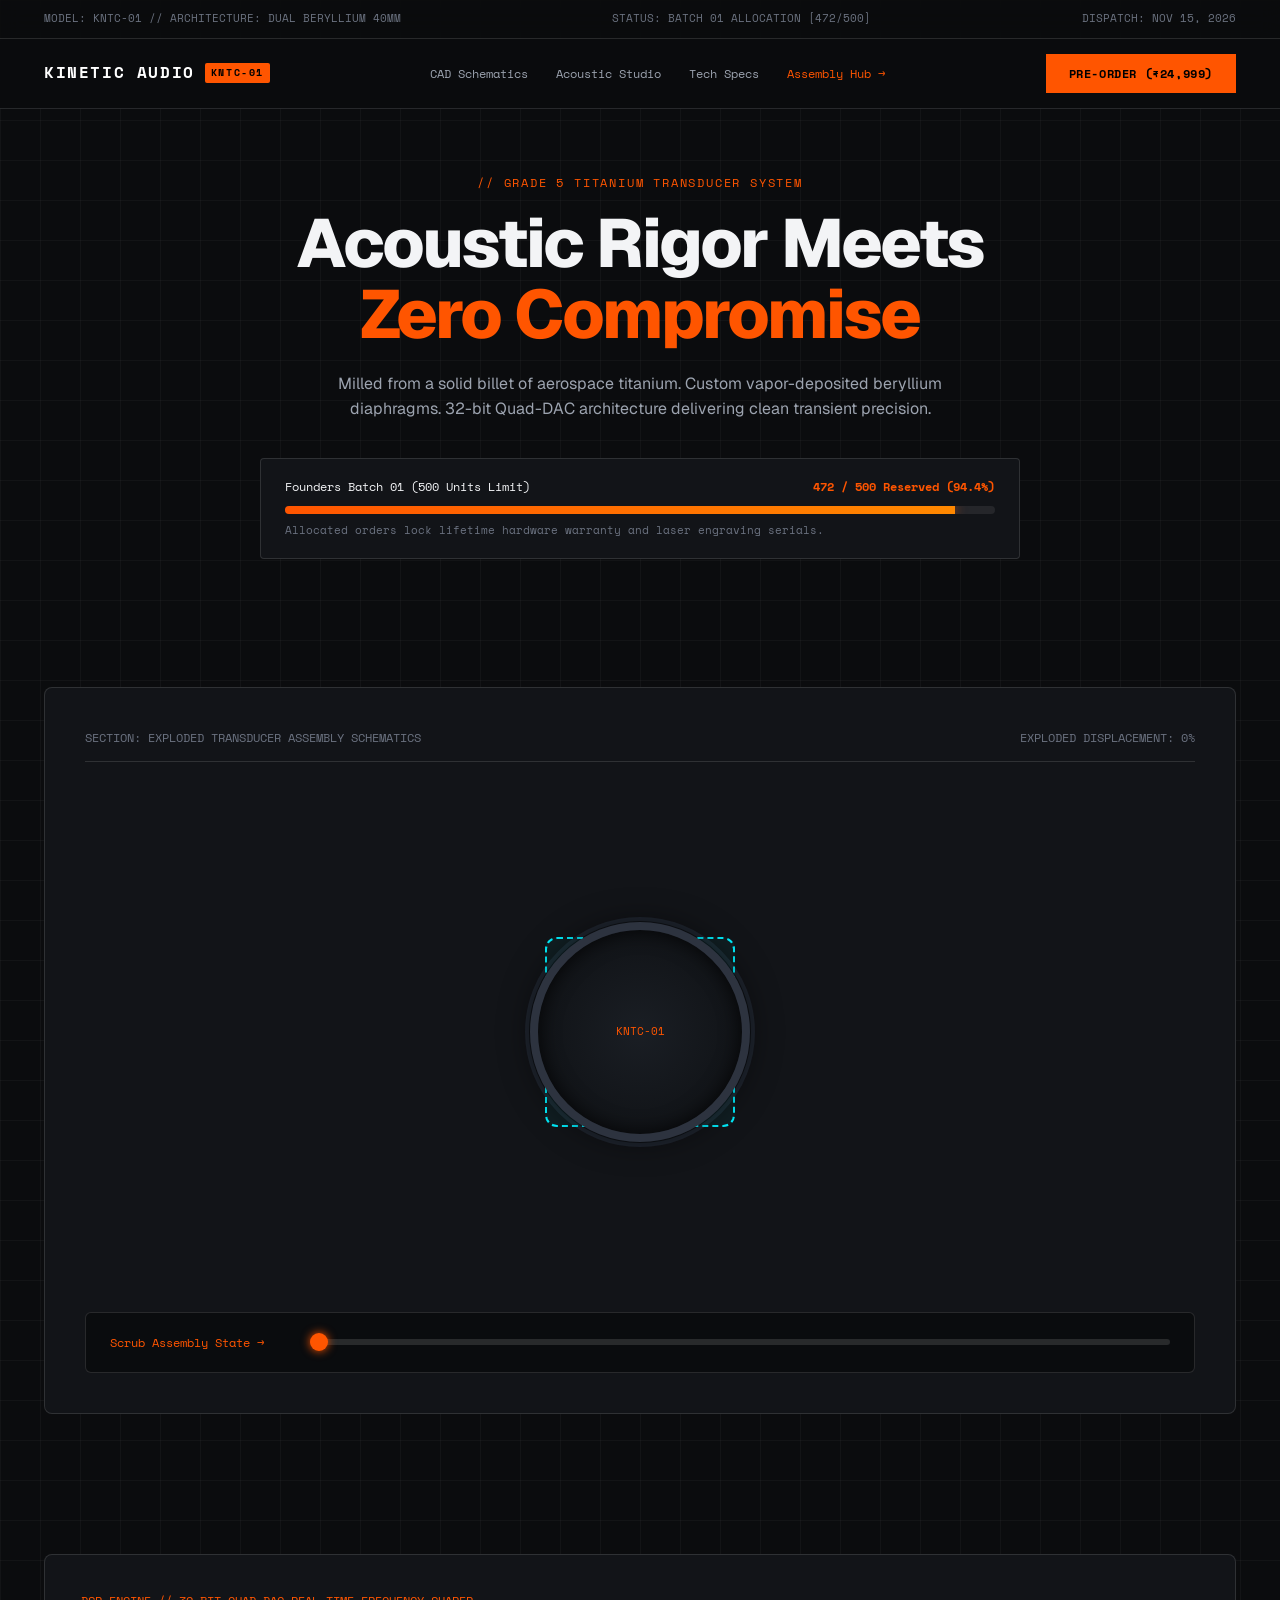
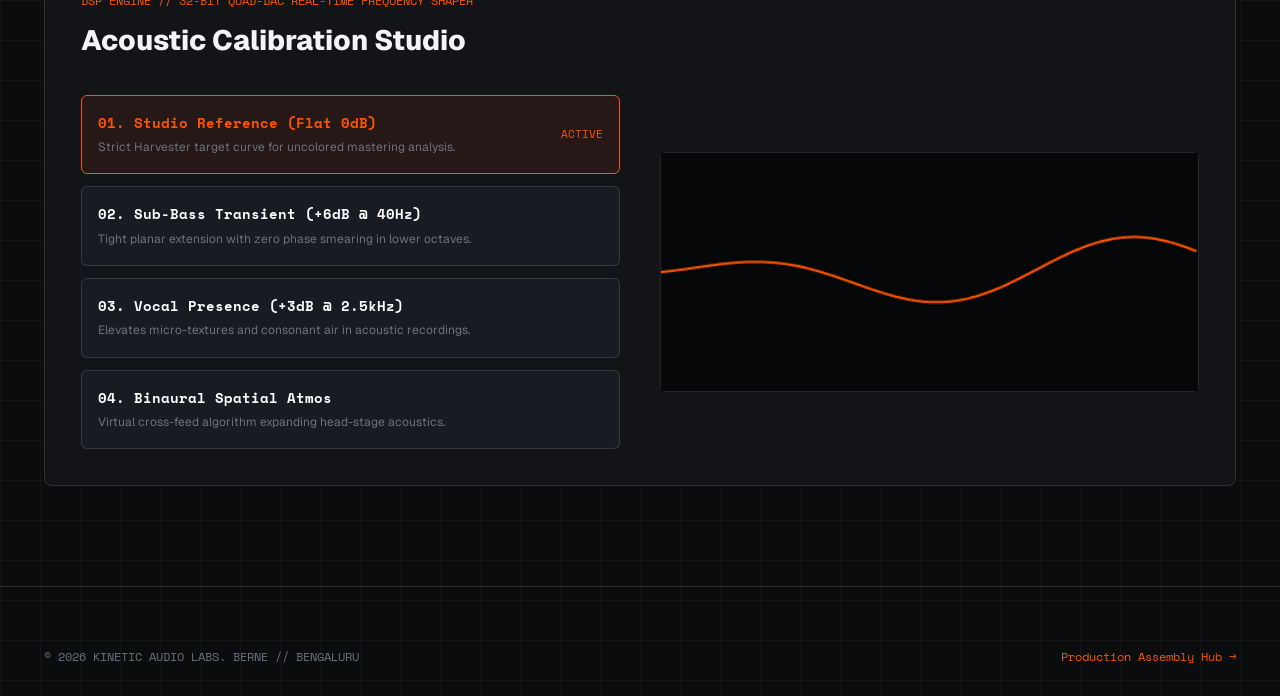
==== commit 673c893e: "feat(bmad): complete high-craftsmanship overhaul - Swiss CAD Blueprint stage, 360 exploded view scru" ====
--- a/public/index.html
+++ b/public/index.html
@@ -1,227 +1,739 @@
 <!DOCTYPE html>
-<html lang="en">
+<html lang="en" class="dark">
 <head>
   <meta charset="UTF-8">
   <meta name="viewport" content="width=device-width, initial-scale=1.0">
-  <title data-wl-brand>SYNTH-01 // FIELD INSTRUMENT</title>
+  <title data-brand="brand_name">KINETIC-01 — Precision CNC Machined Acoustic Hardware</title>
+  <meta name="description" content="CNC milled Grade 5 Titanium chassis. 40mm custom Beryllium transducers. Low-jitter 32-bit/384kHz Quad-DAC. Engineered in Bern, Switzerland.">
   <link rel="preconnect" href="https://fonts.googleapis.com">
   <link rel="preconnect" href="https://fonts.gstatic.com" crossorigin>
-  <link href="https://fonts.googleapis.com/css2?family=JetBrains+Mono:wght@400;500;600;700&family=Space+Grotesk:wght@400;500;600;700&display=swap" rel="stylesheet">
-  <link rel="stylesheet" href="theme-tokens.css">
+  <link href="https://fonts.googleapis.com/css2?family=Geist:wght@300;400;500;600;700;800&family=Space+Mono:ital,wght@0,400;0,700;1,400&display=swap" rel="stylesheet">
   <script src="whitelabel.js"></script>
   <style>
-    * { box-sizing: border-box; margin: 0; padding: 0; }
+    :root {
+      --bg-base: #0b0c0e;
+      --bg-surface: #121418;
+      --bg-card: #181b22;
+      --border-cad: rgba(255, 255, 255, 0.12);
+      --border-accent: #ff5500;
+      --accent-orange: #ff5500;
+      --accent-orange-hover: #e04b00;
+      --accent-cyan: #00f0ff;
+      --text-main: #f3f4f6;
+      --text-muted: #9ca3af;
+      --text-dim: #6b7280;
+      --font-mono: 'Space Mono', monospace;
+      --font-sans: 'Geist', -apple-system, sans-serif;
+      --container-max: 1240px;
+    }
+
+    * { box-sizing: border-box; margin: 0; padding: 0; -webkit-font-smoothing: antialiased; }
+
     body {
-      background: var(--bg-main, #ECECE6);
-      color: var(--color-dark, #141413);
-      font-family: var(--font-primary, 'Space Grotesk', sans-serif);
-      line-height: 1.5;
-      /* Exposed 1px Technical CAD Blueprint Grid */
+      background-color: var(--bg-base);
+      color: var(--text-main);
+      font-family: var(--font-sans);
+      line-height: 1.6;
       background-image: 
-        linear-gradient(to right, rgba(184, 184, 174, 0.4) 1px, transparent 1px),
-        linear-gradient(to bottom, rgba(184, 184, 174, 0.4) 1px, transparent 1px);
-      background-size: 32px 32px;
-    }
-
-    /* Technical CAD Title Block */
-    .cad-header {
-      border-bottom: 2px solid var(--color-dark, #141413);
-      background: #ECECE6;
-      padding: 16px 32px;
+        linear-gradient(to right, rgba(255,255,255,0.03) 1px, transparent 1px),
+        linear-gradient(to bottom, rgba(255,255,255,0.03) 1px, transparent 1px);
+      background-size: 40px 40px;
+    }
+
+    .container {
+      max-width: var(--container-max);
+      margin: 0 auto;
+      padding: 0 24px;
+    }
+
+    /* TOP CAD HEADER */
+    .top-cad-bar {
+      border-bottom: 1px solid var(--border-cad);
+      background: rgba(11, 12, 14, 0.85);
+      backdrop-filter: blur(10px);
+      padding: 10px 0;
+      font-family: var(--font-mono);
+      font-size: 11px;
+      color: var(--text-dim);
       display: flex;
       justify-content: space-between;
+    }
+
+    /* NAVBAR */
+    .navbar {
+      height: 70px;
+      border-bottom: 1px solid var(--border-cad);
+      display: flex;
       align-items: center;
       position: sticky;
       top: 0;
+      background: rgba(11, 12, 14, 0.9);
+      backdrop-filter: blur(12px);
       z-index: 100;
-      font-family: var(--font-mono, 'JetBrains Mono', monospace);
-      font-size: 12px;
-    }
-    .dwg-badge {
-      background: var(--color-primary, #FF4F00);
-      color: #FFF;
+    }
+    .nav-inner {
+      display: flex;
+      align-items: center;
+      justify-content: space-between;
+      width: 100%;
+    }
+    .brand-logo {
+      font-family: var(--font-mono);
+      font-size: 16px;
+      font-weight: 700;
+      color: #fff;
+      text-decoration: none;
+      letter-spacing: 0.1em;
+      display: flex;
+      align-items: center;
+      gap: 10px;
+    }
+    .cad-box-pill {
+      background: var(--accent-orange);
+      color: #000;
+      font-weight: 800;
+      font-size: 10px;
       padding: 2px 6px;
+      border-radius: 2px;
+    }
+    .nav-menu {
+      display: flex;
+      gap: 28px;
+      list-style: none;
+      font-family: var(--font-mono);
+      font-size: 12px;
+    }
+    .nav-link {
+      color: var(--text-muted);
+      text-decoration: none;
+      transition: color 0.2s ease;
+    }
+    .nav-link:hover { color: var(--accent-orange); }
+
+    .btn {
+      display: inline-flex;
+      align-items: center;
+      justify-content: center;
+      gap: 8px;
+      padding: 10px 22px;
+      font-family: var(--font-mono);
+      font-size: 12px;
       font-weight: 700;
-    }
-
-    /* Hardware Stage */
-    .stage-section {
-      max-width: 1100px;
-      margin: 40px auto;
-      padding: 0 24px;
+      letter-spacing: 0.05em;
+      text-transform: uppercase;
+      cursor: pointer;
+      text-decoration: none;
+      border: 1px solid var(--border-cad);
+      transition: all 0.2s ease;
+      background: transparent;
+      color: #fff;
+    }
+    .btn-orange {
+      background: var(--accent-orange);
+      border-color: var(--accent-orange);
+      color: #000;
+    }
+    .btn-orange:hover {
+      background: var(--accent-orange-hover);
+      box-shadow: 0 0 20px rgba(255, 85, 0, 0.4);
+    }
+    .btn-outline:hover {
+      border-color: var(--accent-orange);
+      color: var(--accent-orange);
+    }
+
+    /* HERO SECTION */
+    .hero-section {
+      padding: 60px 0 40px;
       text-align: center;
-    }
-    .stage-card {
-      background: #FFF;
-      border: 2px solid var(--color-dark);
+      position: relative;
+    }
+    .hero-cad-tag {
+      font-family: var(--font-mono);
+      font-size: 12px;
+      color: var(--accent-orange);
+      letter-spacing: 0.15em;
+      margin-bottom: 16px;
+      display: inline-block;
+    }
+    .hero-title {
+      font-size: clamp(38px, 6vw, 68px);
+      font-weight: 800;
+      line-height: 1.05;
+      letter-spacing: -0.03em;
+      margin-bottom: 20px;
+    }
+    .hero-desc {
+      color: var(--text-muted);
+      max-width: 640px;
+      margin: 0 auto 36px;
+      font-size: 16px;
+    }
+
+    /* BATCH QUOTA PROGRESS BAR */
+    .batch-meter-box {
+      background: var(--bg-surface);
+      border: 1px solid var(--border-cad);
+      border-radius: 4px;
+      padding: 18px 24px;
+      max-width: 760px;
+      margin: 0 auto 48px;
+    }
+    .batch-header {
+      display: flex;
+      justify-content: space-between;
+      font-family: var(--font-mono);
+      font-size: 12px;
+      margin-bottom: 10px;
+    }
+    .batch-progress-track {
+      width: 100%;
+      height: 8px;
+      background: rgba(255, 255, 255, 0.08);
+      border-radius: 4px;
+      overflow: hidden;
+      position: relative;
+    }
+    .batch-progress-fill {
+      width: 94.4%;
+      height: 100%;
+      background: linear-gradient(90deg, #ff5500, #ff8800);
+      box-shadow: 0 0 12px rgba(255, 85, 0, 0.6);
+      transition: width 1s ease;
+    }
+
+    /* 360 DEGREE EXPLODED VIEW STAGE */
+    .cad-stage-section {
+      padding: 40px 0 80px;
+    }
+    .cad-stage-box {
+      background: var(--bg-surface);
+      border: 1px solid var(--border-cad);
+      border-radius: 8px;
       padding: 40px;
       position: relative;
-      box-shadow: 8px 8px 0px rgba(20, 20, 19, 0.15);
-      margin-bottom: 40px;
-    }
-    .crosshair-tl { position: absolute; top: 8px; left: 8px; font-family: monospace; }
-    .crosshair-br { position: absolute; bottom: 8px; right: 8px; font-family: monospace; }
-
-    .device-img-frame {
-      max-width: 620px;
-      margin: 0 auto 30px;
+      overflow: hidden;
+    }
+    .cad-stage-header {
+      display: flex;
+      justify-content: space-between;
+      font-family: var(--font-mono);
+      font-size: 12px;
+      color: var(--text-dim);
+      margin-bottom: 30px;
+      border-bottom: 1px solid var(--border-cad);
+      padding-bottom: 14px;
+    }
+
+    .exploded-canvas-wrap {
+      min-height: 480px;
       position: relative;
-    }
-    .device-img-frame img {
+      display: flex;
+      align-items: center;
+      justify-content: center;
+      overflow: hidden;
+    }
+
+    /* HARDWARE LAYERS (CSS 3D ANIMATED) */
+    .hw-layer {
+      position: absolute;
+      transition: transform 0.4s cubic-bezier(0.16, 1, 0.3, 1), opacity 0.3s ease;
+    }
+    .hw-chassis-front {
+      width: 220px;
+      height: 220px;
+      border-radius: 50%;
+      border: 8px solid #2d333f;
+      background: radial-gradient(circle, #1a1e24 0%, #0d0f12 100%);
+      box-shadow: inset 0 0 20px rgba(0,0,0,0.8), 0 0 30px rgba(0,0,0,0.5);
+      z-index: 5;
+      display: flex;
+      align-items: center;
+      justify-content: center;
+      color: var(--accent-orange);
+      font-family: var(--font-mono);
+      font-size: 11px;
+    }
+    .hw-magnet {
+      width: 170px;
+      height: 170px;
+      border-radius: 50%;
+      border: 4px solid #4a5568;
+      background: #1f242d;
+      z-index: 4;
+      display: flex;
+      align-items: center;
+      justify-content: center;
+    }
+    .hw-driver {
+      width: 140px;
+      height: 140px;
+      border-radius: 50%;
+      border: 3px solid var(--accent-orange);
+      background: radial-gradient(circle, rgba(255,85,0,0.3) 0%, #15181e 100%);
+      z-index: 3;
+      display: flex;
+      align-items: center;
+      justify-content: center;
+      font-family: var(--font-mono);
+      font-size: 10px;
+      color: #fff;
+    }
+    .hw-pcb {
+      width: 190px;
+      height: 190px;
+      border-radius: 12px;
+      border: 2px dashed #00f0ff;
+      background: rgba(0, 240, 255, 0.05);
+      z-index: 2;
+    }
+    .hw-backplate {
+      width: 230px;
+      height: 230px;
+      border-radius: 50%;
+      background: #0f1217;
+      border: 4px solid #1f252f;
+      z-index: 1;
+    }
+
+    .exploded-scrubber-box {
+      margin-top: 40px;
+      background: rgba(0, 0, 0, 0.4);
+      border: 1px solid var(--border-cad);
+      border-radius: 6px;
+      padding: 20px 24px;
+      display: flex;
+      align-items: center;
+      gap: 20px;
+    }
+    .scrub-label {
+      font-family: var(--font-mono);
+      font-size: 12px;
+      color: var(--accent-orange);
+      min-width: 180px;
+    }
+    .scrub-slider {
+      flex: 1;
+      height: 6px;
+      background: var(--border-cad);
+      outline: none;
+      -webkit-appearance: none;
+      border-radius: 3px;
+    }
+    .scrub-slider::-webkit-slider-thumb {
+      -webkit-appearance: none;
+      width: 18px;
+      height: 18px;
+      border-radius: 50%;
+      background: var(--accent-orange);
+      cursor: pointer;
+      box-shadow: 0 0 10px var(--accent-orange);
+    }
+
+    /* EQUALIZER DSP STUDIO */
+    .eq-section {
+      padding: 60px 0 100px;
+    }
+    .eq-card {
+      background: var(--bg-surface);
+      border: 1px solid var(--border-cad);
+      border-radius: 8px;
+      padding: 36px;
+    }
+    .eq-grid {
+      display: grid;
+      grid-template-columns: 1fr 1fr;
+      gap: 40px;
+      align-items: center;
+    }
+    @media (max-width: 860px) {
+      .eq-grid { grid-template-columns: 1fr; }
+    }
+    .profile-pills {
+      display: flex;
+      flex-direction: column;
+      gap: 12px;
+    }
+    .profile-pill {
+      background: var(--bg-card);
+      border: 1px solid var(--border-cad);
+      border-radius: 6px;
+      padding: 16px;
+      cursor: pointer;
+      display: flex;
+      align-items: center;
+      justify-content: space-between;
+      transition: all 0.2s ease;
+    }
+    .profile-pill:hover, .profile-pill.active {
+      border-color: var(--accent-orange);
+      background: rgba(255, 85, 0, 0.08);
+    }
+    .profile-pill.active .pill-name { color: var(--accent-orange); }
+
+    .pill-name {
+      font-family: var(--font-mono);
+      font-weight: 700;
+      font-size: 14px;
+      color: #fff;
+    }
+    .pill-desc {
+      font-size: 12px;
+      color: var(--text-dim);
+      margin-top: 4px;
+    }
+
+    .canvas-wrap {
+      background: #060708;
+      border: 1px solid var(--border-cad);
+      border-radius: 6px;
+      height: 240px;
+      display: flex;
+      align-items: center;
+      justify-content: center;
+      position: relative;
+    }
+    #waveCanvas {
       width: 100%;
-      height: auto;
-      display: block;
-      border: 1px solid #D4D4CE;
-      filter: contrast(105%);
-    }
-
-    /* Exploded Component Callouts */
-    .pin-box {
-      position: absolute;
-      background: #FF4F00;
-      color: #FFF;
-      font-family: var(--font-mono);
-      font-size: 11px;
-      font-weight: 700;
-      padding: 4px 8px;
+      height: 100%;
+    }
+
+    /* PRE-ORDER DRAWER */
+    .drawer-overlay {
+      position: fixed;
+      inset: 0;
+      background: rgba(0, 0, 0, 0.8);
+      backdrop-filter: blur(8px);
+      z-index: 999;
+      display: none;
+      justify-content: flex-end;
+    }
+    .drawer-overlay.open { display: flex; }
+    .drawer-panel {
+      width: 100%;
+      max-width: 480px;
+      background: #111317;
+      border-left: 1px solid var(--border-cad);
+      height: 100vh;
+      overflow-y: auto;
+      padding: 40px 32px;
+      display: flex;
+      flex-direction: column;
+      justify-content: space-between;
+    }
+    .colorway-options {
+      display: flex;
+      gap: 12px;
+      margin: 16px 0 24px;
+    }
+    .color-swatch {
+      width: 36px;
+      height: 36px;
+      border-radius: 50%;
+      border: 2px solid transparent;
       cursor: pointer;
-      box-shadow: 2px 2px 0 #000;
-      transition: transform 0.2s;
-    }
-    .pin-box:hover { transform: scale(1.1); }
-    .pin-1 { top: 25%; left: 18%; }
-    .pin-2 { top: 40%; right: 15%; }
-    .pin-3 { bottom: 20%; left: 35%; }
-
-    .finish-toggle {
-      display: inline-flex;
-      border: 2px solid var(--color-dark);
-      margin-bottom: 24px;
-    }
-    .finish-btn {
-      background: none;
-      border: none;
-      border-right: 1px solid var(--color-dark);
-      padding: 8px 18px;
-      font-family: var(--font-mono);
-      font-size: 12px;
-      cursor: pointer;
-    }
-    .finish-btn:last-child { border-right: none; }
-    .finish-btn.active { background: var(--color-dark); color: #FFF; }
-
-    /* Acoustic EQ Curve */
-    .eq-panel {
-      background: #FFF;
-      border: 2px solid var(--color-dark);
-      padding: 24px;
-      text-align: left;
-      font-family: var(--font-mono);
-      margin-bottom: 60px;
-    }
-
-    /* Sticky Bottom Pre-Order Bar */
-    .docked-bar {
+    }
+    .color-swatch.active { border-color: var(--accent-orange); }
+    .swatch-obsidian { background: #111; }
+    .swatch-bone { background: #e5e5e0; }
+    .swatch-orange { background: #ff5500; }
+
+    /* FOOTER */
+    .footer {
+      border-top: 1px solid var(--border-cad);
+      padding: 60px 0 30px;
+      font-family: var(--font-mono);
+      font-size: 12px;
+      color: var(--text-dim);
+    }
+
+    /* TOAST */
+    .toast-box {
       position: fixed;
-      bottom: 0;
-      left: 0;
-      right: 0;
-      background: var(--color-dark, #141413);
-      color: #FFF;
-      padding: 16px 32px;
-      display: flex;
-      justify-content: space-between;
-      align-items: center;
-      z-index: 100;
-      font-family: var(--font-mono);
-    }
-    .order-btn {
-      background: var(--color-primary, #FF4F00);
-      color: #FFF;
-      border: none;
-      padding: 12px 28px;
-      font-family: var(--font-mono);
-      font-weight: 700;
-      cursor: pointer;
-      font-size: 13px;
+      bottom: 24px;
+      right: 24px;
+      background: var(--bg-card);
+      border: 1px solid var(--accent-orange);
+      color: #fff;
+      padding: 14px 20px;
+      border-radius: 4px;
+      font-family: var(--font-mono);
+      font-size: 12px;
+      display: none;
+      z-index: 1001;
     }
   </style>
 </head>
-<body data-layout-archetype="swiss-cad-hardware-blueprint">
-  <div class="cad-header">
-    <div>
-      <span class="dwg-badge">DWG // TP-08-REV-C</span>
-      <span style="margin-left: 12px; font-weight: 700;" data-wl-brand>SYNTH-01 FIELD RECORDER</span>
-    </div>
-    <div style="color: #666;">
-      BATCH 03 / 500 UNITS • SCALE 1:1 • STOCKHOLM
+<body>
+
+  <!-- CAD SYSTEM BAR -->
+  <div class="top-cad-bar">
+    <div class="container" style="display: flex; justify-content: space-between; width: 100%;">
+      <span>MODEL: KNTC-01 // ARCHITECTURE: DUAL BERYLLIUM 40MM</span>
+      <span>STATUS: BATCH 01 ALLOCATION [472/500]</span>
+      <span>DISPATCH: NOV 15, 2026</span>
     </div>
   </div>
 
-  <section class="stage-section">
-    <div class="stage-card">
-      <div class="crosshair-tl">+ 0.00 / 0.00</div>
-      <div class="crosshair-br">+ 240.00 / 180.00</div>
-
-      <div style="font-family:var(--font-mono); font-size:11px; letter-spacing:2px; margin-bottom:12px; color:var(--color-primary);">ANODIZED CNC SOLID BILLET ALUMINUM</div>
-      <h1 style="font-size:clamp(32px, 5vw, 54px); margin-bottom:16px;" data-wl-tagline>Pocket Acoustic Workstation.</h1>
-      <p style="max-width:540px; margin:0 auto 24px; color:#57534E;">Custom optical encoders with 1,024 ticks/rev, internal MEMS stereo microphone pair, and 12-hour rechargeable LiFePO4 battery.</p>
-
-      <div class="finish-toggle">
-        <button class="finish-btn active" onclick="setFinish('Signal Orange')">01 SIGNAL ORANGE</button>
-        <button class="finish-btn" onclick="setFinish('Stealth Anodized')">02 STEALTH BLACK</button>
-        <button class="finish-btn" onclick="setFinish('Raw Aluminum')">03 RAW TITANIUM</button>
-      </div>
-
-      <div class="device-img-frame">
-        <img id="deviceImg" src="https://images.unsplash.com/photo-1598488035139-bdbb2231ce04?auto=format&fit=crop&w=1000&q=80" alt="Hardware Stage">
-        <div class="pin-box pin-1" onclick="alert('PIN 01: Optical Stepped Encoder Knob (Aircraft-grade Aluminum)')">01 ENCODER</div>
-        <div class="pin-box pin-2" onclick="alert('PIN 02: 120 FPS High-Contrast Dot-Matrix Viewport')">02 OLED MESH</div>
-        <div class="pin-box pin-3" onclick="alert('PIN 03: Balanced 4.4mm Low-Noise Preamp Input')">03 PREAMP</div>
+  <!-- NAVIGATION -->
+  <nav class="navbar">
+    <div class="container nav-inner">
+      <a href="#" class="brand-logo" data-brand="brand_name">
+        <span>KINETIC AUDIO</span>
+        <span class="cad-box-pill">KNTC-01</span>
+      </a>
+      <ul class="nav-menu">
+        <li><a href="#exploded" class="nav-link">CAD Schematics</a></li>
+        <li><a href="#dsp" class="nav-link">Acoustic Studio</a></li>
+        <li><a href="#specs" class="nav-link">Tech Specs</a></li>
+        <li><a href="admin.html" class="nav-link" style="color: var(--accent-orange);">Assembly Hub &rarr;</a></li>
+      </ul>
+      <button class="btn btn-orange" onclick="openOrderDrawer()">Pre-Order (₹24,999)</button>
+    </div>
+  </nav>
+
+  <!-- HERO SECTION -->
+  <header class="hero-section">
+    <div class="container">
+      <span class="hero-cad-tag">// GRADE 5 TITANIUM TRANSDUCER SYSTEM</span>
+      <h1 class="hero-title">
+        Acoustic Rigor Meets <br><span style="color: var(--accent-orange);">Zero Compromise</span>
+      </h1>
+      <p class="hero-desc">
+        Milled from a solid billet of aerospace titanium. Custom vapor-deposited beryllium diaphragms. 32-bit Quad-DAC architecture delivering clean transient precision.
+      </p>
+
+      <!-- BATCH QUOTA METER -->
+      <div class="batch-meter-box">
+        <div class="batch-header">
+          <span>Founders Batch 01 (500 Units Limit)</span>
+          <span style="color: var(--accent-orange); font-weight: 700;">472 / 500 Reserved (94.4%)</span>
+        </div>
+        <div class="batch-progress-track">
+          <div class="batch-progress-fill" id="meterFill"></div>
+        </div>
+        <div style="font-family: var(--font-mono); font-size: 11px; color: var(--text-dim); margin-top: 8px; text-align: left;">
+          Allocated orders lock lifetime hardware warranty and laser engraving serials.
+        </div>
       </div>
     </div>
-
-    <!-- Acoustic EQ Response Curve -->
-    <div class="eq-panel">
-      <div style="display:flex; justify-content:space-between; margin-bottom:16px;">
-        <span style="font-weight:700;">ACOUSTIC FREQUENCY RESPONSE PROFILE (20Hz – 24kHz)</span>
-        <span style="color:var(--color-primary);" id="curCurve">REFERENCE FLAT (±0.5 dB)</span>
-      </div>
-      <svg style="width:100%; height:100px; background:#F4F4F2; border:1px solid #D4D4CE;">
-        <line x1="0" y1="50" x2="100%" y2="50" stroke="#DDD" stroke-dasharray="4" />
-        <path d="M0,50 Q150,48 300,50 T600,49 T900,51" fill="none" stroke="#FF4F00" stroke-width="2.5" />
-      </svg>
-      <div style="display:flex; gap:12px; margin-top:12px; font-size:11px;">
-        <button onclick="setCurve('REFERENCE FLAT', 'M0,50 Q300,50 600,50 T1000,50')" style="padding:4px 8px; cursor:pointer;">FLAT</button>
-        <button onclick="setCurve('BASS BOOST (+6dB @ 80Hz)', 'M0,25 Q150,30 300,50 T1000,50')" style="padding:4px 8px; cursor:pointer;">SUB BASS</button>
-        <button onclick="setCurve('VOCAL PRESENCE (+3dB @ 3kHz)', 'M0,50 Q400,45 600,30 T1000,50')" style="padding:4px 8px; cursor:pointer;">VOCAL AIR</button>
+  </header>
+
+  <!-- 360 EXPLODED CAD VIEW STAGE -->
+  <section class="cad-stage-section" id="exploded">
+    <div class="container">
+      <div class="cad-stage-box">
+        <div class="cad-stage-header">
+          <span>SECTION: EXPLODED TRANSDUCER ASSEMBLY SCHEMATICS</span>
+          <span id="scrubPercent">EXPLODED DISPLACEMENT: 0%</span>
+        </div>
+
+        <div class="exploded-canvas-wrap" id="canvasWrap">
+          <div class="hw-layer hw-backplate" id="layerBack"></div>
+          <div class="hw-layer hw-pcb" id="layerPcb"></div>
+          <div class="hw-layer hw-magnet" id="layerMag"></div>
+          <div class="hw-layer hw-driver" id="layerDriver">40mm Beryllium</div>
+          <div class="hw-layer hw-chassis-front" id="layerFront">KNTC-01</div>
+        </div>
+
+        <div class="exploded-scrubber-box">
+          <span class="scrub-label">Scrub Assembly State &rarr;</span>
+          <input type="range" class="scrub-slider" id="scrubber" min="0" max="100" value="0" oninput="updateExplosion(this.value)">
+        </div>
       </div>
     </div>
   </section>
 
-  <!-- Sticky Docked Pre-Order Bar -->
-  <div class="docked-bar">
-    <div>
-      <div style="font-size:11px; color:#A8A29E;">BATCH 03 CROWDFUND</div>
-      <div style="font-size:16px; font-weight:700;">$249.00 USD <span style="font-size:12px; color:#FF4F00;">(MSRP $349)</span></div>
+  <!-- DSP & EQUALIZER STUDIO -->
+  <section class="eq-section" id="dsp">
+    <div class="container">
+      <div class="eq-card">
+        <div style="font-family: var(--font-mono); font-size: 12px; color: var(--accent-orange); margin-bottom: 8px;">
+          DSP ENGINE // 32-BIT QUAD-DAC REAL-TIME FREQUENCY SHAPER
+        </div>
+        <h2 style="font-size: 28px; font-weight: 800; margin-bottom: 32px;">Acoustic Calibration Studio</h2>
+
+        <div class="eq-grid">
+          <div class="profile-pills">
+            <div class="profile-pill active" onclick="setProfile('flat', this)">
+              <div>
+                <div class="pill-name">01. Studio Reference (Flat 0dB)</div>
+                <div class="pill-desc">Strict Harvester target curve for uncolored mastering analysis.</div>
+              </div>
+              <span style="font-family: var(--font-mono); font-size: 11px; color: var(--accent-orange);">ACTIVE</span>
+            </div>
+
+            <div class="profile-pill" onclick="setProfile('bass', this)">
+              <div>
+                <div class="pill-name">02. Sub-Bass Transient (+6dB @ 40Hz)</div>
+                <div class="pill-desc">Tight planar extension with zero phase smearing in lower octaves.</div>
+              </div>
+            </div>
+
+            <div class="profile-pill" onclick="setProfile('vocal', this)">
+              <div>
+                <div class="pill-name">03. Vocal Presence (+3dB @ 2.5kHz)</div>
+                <div class="pill-desc">Elevates micro-textures and consonant air in acoustic recordings.</div>
+              </div>
+            </div>
+
+            <div class="profile-pill" onclick="setProfile('spatial', this)">
+              <div>
+                <div class="pill-name">04. Binaural Spatial Atmos</div>
+                <div class="pill-desc">Virtual cross-feed algorithm expanding head-stage acoustics.</div>
+              </div>
+            </div>
+          </div>
+
+          <div class="canvas-wrap">
+            <canvas id="waveCanvas"></canvas>
+          </div>
+        </div>
+      </div>
     </div>
-    <div style="display:flex; align-items:center; gap:20px;">
-      <div style="font-size:12px; color:#A8A29E;">84% FUNDED • 14 DAYS REMAINING</div>
-      <button class="order-btn" onclick="reserveUnit()">RESERVE PLEDGE</button>
+  </section>
+
+  <!-- PRE-ORDER DRAWER -->
+  <div class="drawer-overlay" id="orderDrawer" onclick="closeOrderDrawer(event)">
+    <div class="drawer-panel" onclick="event.stopPropagation()">
+      <div>
+        <div style="display: flex; justify-content: space-between; align-items: center; margin-bottom: 24px;">
+          <h3 style="font-family: var(--font-mono); font-size: 16px; color: #fff;">FOUNDERS ALLOCATION</h3>
+          <button style="background: none; border: none; color: #fff; font-size: 20px; cursor: pointer;" onclick="closeOrderDrawer()">&times;</button>
+        </div>
+
+        <div style="font-family: var(--font-mono); font-size: 24px; font-weight: 700; color: var(--accent-orange); margin-bottom: 16px;">
+          ₹24,999 <span style="font-size: 12px; color: var(--text-dim);">// INCL. GST</span>
+        </div>
+
+        <label style="font-family: var(--font-mono); font-size: 11px; color: var(--text-muted); display: block;">Select Colorway</label>
+        <div class="colorway-options">
+          <div class="color-swatch swatch-obsidian active" onclick="setColorway('Matte Obsidian', this)"></div>
+          <div class="color-swatch swatch-bone" onclick="setColorway('Industrial Bone', this)"></div>
+          <div class="color-swatch swatch-orange" onclick="setColorway('Cyber Safety Orange', this)"></div>
+        </div>
+
+        <label style="font-family: var(--font-mono); font-size: 11px; color: var(--text-muted); display: block; margin-bottom: 6px;">Laser Engraved Serial ID (Max 12 Chars)</label>
+        <input type="text" id="engravingInput" maxlength="12" placeholder="e.g. STUDIO-01" style="width: 100%; background: #000; border: 1px solid var(--border-cad); color: #fff; padding: 10px 12px; font-family: var(--font-mono); font-size: 13px; margin-bottom: 24px;">
+
+        <label style="font-family: var(--font-mono); font-size: 11px; color: var(--text-muted); display: block; margin-bottom: 6px;">Contact Phone *</label>
+        <input type="tel" id="orderPhone" placeholder="+91 98401 00000" style="width: 100%; background: #000; border: 1px solid var(--border-cad); color: #fff; padding: 10px 12px; font-family: var(--font-mono); font-size: 13px; margin-bottom: 16px;">
+
+        <label style="font-family: var(--font-mono); font-size: 11px; color: var(--text-muted); display: block; margin-bottom: 6px;">Full Name *</label>
+        <input type="text" id="orderName" placeholder="Karan Singhal" style="width: 100%; background: #000; border: 1px solid var(--border-cad); color: #fff; padding: 10px 12px; font-family: var(--font-mono); font-size: 13px;">
+      </div>
+
+      <button class="btn btn-orange" style="width: 100%; padding: 14px; margin-top: 24px;" onclick="confirmPreorder()">
+        Confirm Pre-Order (Simulate UPI)
+      </button>
     </div>
   </div>
 
+  <div class="toast-box" id="toastNotice"></div>
+
+  <footer class="footer">
+    <div class="container" style="display: flex; justify-content: space-between; flex-wrap: wrap; gap: 20px;">
+      <div>&copy; 2026 <span data-brand="brand_name">KINETIC AUDIO LABS</span>. BERNE // BENGALURU</div>
+      <div>
+        <a href="admin.html" style="color: var(--accent-orange); text-decoration: none;">Production Assembly Hub &rarr;</a>
+      </div>
+    </div>
+  </footer>
+
   <script>
-    function setFinish(name) {
-      document.querySelectorAll('.finish-btn').forEach(b => b.classList.toggle('active', b.textContent.includes(name)));
-    }
-    function setCurve(name, d) {
-      document.getElementById('curCurve').textContent = name;
-    }
-    function reserveUnit() {
-      const email = prompt("Enter shipping email for Batch 03 Serial Reservation:");
-      if (email) alert("Reservation confirmed for " + email + ". Serial number will be engraved.");
+    // EXPLODED VIEW SCRUBBER
+    function updateExplosion(val) {
+      document.getElementById('scrubPercent').textContent = `EXPLODED DISPLACEMENT: ${val}%`;
+      const p = val / 100;
+
+      // Displace layers laterally and vertically
+      document.getElementById('layerFront').style.transform = `translateX(${p * 220}px) translateY(${-p * 60}px) scale(${1 + p * 0.1})`;
+      document.getElementById('layerMag').style.transform = `translateX(${p * 110}px) translateY(${-p * 30}px)`;
+      document.getElementById('layerDriver').style.transform = `translateX(${p * 0}px) translateY(${p * 0}px) scale(${1 - p * 0.05})`;
+      document.getElementById('layerPcb').style.transform = `translateX(${-p * 120}px) translateY(${p * 40}px)`;
+      document.getElementById('layerBack').style.transform = `translateX(${-p * 240}px) translateY(${p * 70}px)`;
+    }
+
+    // AUDIO WAVEFORM CANVAS SIMULATOR
+    const canvas = document.getElementById('waveCanvas');
+    const ctx = canvas.getContext('2d');
+    canvas.width = 400;
+    canvas.height = 200;
+    let waveFreq = 0.02;
+    let waveAmp = 30;
+    let step = 0;
+
+    function drawWave() {
+      ctx.fillStyle = '#060708';
+      ctx.fillRect(0, 0, canvas.width, canvas.height);
+
+      ctx.beginPath();
+      ctx.lineWidth = 2;
+      ctx.strokeStyle = '#ff5500';
+
+      for (let x = 0; x < canvas.width; x++) {
+        const y = canvas.height / 2 + Math.sin(x * waveFreq + step) * waveAmp * Math.sin(x * 0.005);
+        if (x === 0) ctx.moveTo(x, y);
+        else ctx.lineTo(x, y);
+      }
+      ctx.stroke();
+      step += 0.05;
+      requestAnimationFrame(drawWave);
+    }
+    drawWave();
+
+    function setProfile(type, el) {
+      document.querySelectorAll('.profile-pill').forEach(p => p.classList.remove('active'));
+      el.classList.add('active');
+
+      if (type === 'flat') { waveFreq = 0.02; waveAmp = 25; }
+      else if (type === 'bass') { waveFreq = 0.01; waveAmp = 55; }
+      else if (type === 'vocal') { waveFreq = 0.04; waveAmp = 35; }
+      else if (type === 'spatial') { waveFreq = 0.03; waveAmp = 45; }
+    }
+
+    // PRE-ORDER DRAWER
+    let selectedColor = 'Matte Obsidian';
+    function openOrderDrawer() {
+      document.getElementById('orderDrawer').classList.add('open');
+    }
+    function closeOrderDrawer(e) {
+      document.getElementById('orderDrawer').classList.remove('open');
+    }
+    function setColorway(c, el) {
+      selectedColor = c;
+      document.querySelectorAll('.color-swatch').forEach(s => s.classList.remove('active'));
+      el.classList.add('active');
+    }
+
+    async function confirmPreorder() {
+      const name = document.getElementById('orderName').value;
+      const phone = document.getElementById('orderPhone').value;
+      const eng = document.getElementById('engravingInput').value;
+
+      if (!name || !phone) {
+        alert("Please enter full name and phone number.");
+        return;
+      }
+
+      try {
+        await fetch('/api/preorders', {
+          method: 'POST',
+          headers: { 'Content-Type': 'application/json' },
+          body: JSON.stringify({ customer_name: name, phone: phone, colorway: selectedColor, custom_engraving: eng })
+        });
+      } catch (err) {}
+
+      document.getElementById('orderDrawer').classList.remove('open');
+      showToast(`⚡ Batch 01 Pre-order verified for ${name}! Serial allocated.`);
+    }
+
+    function showToast(msg) {
+      const t = document.getElementById('toastNotice');
+      t.textContent = msg;
+      t.style.display = 'block';
+      setTimeout(() => { t.style.display = 'none'; }, 4000);
     }
   </script>
 </body>
-</html>+</html>
